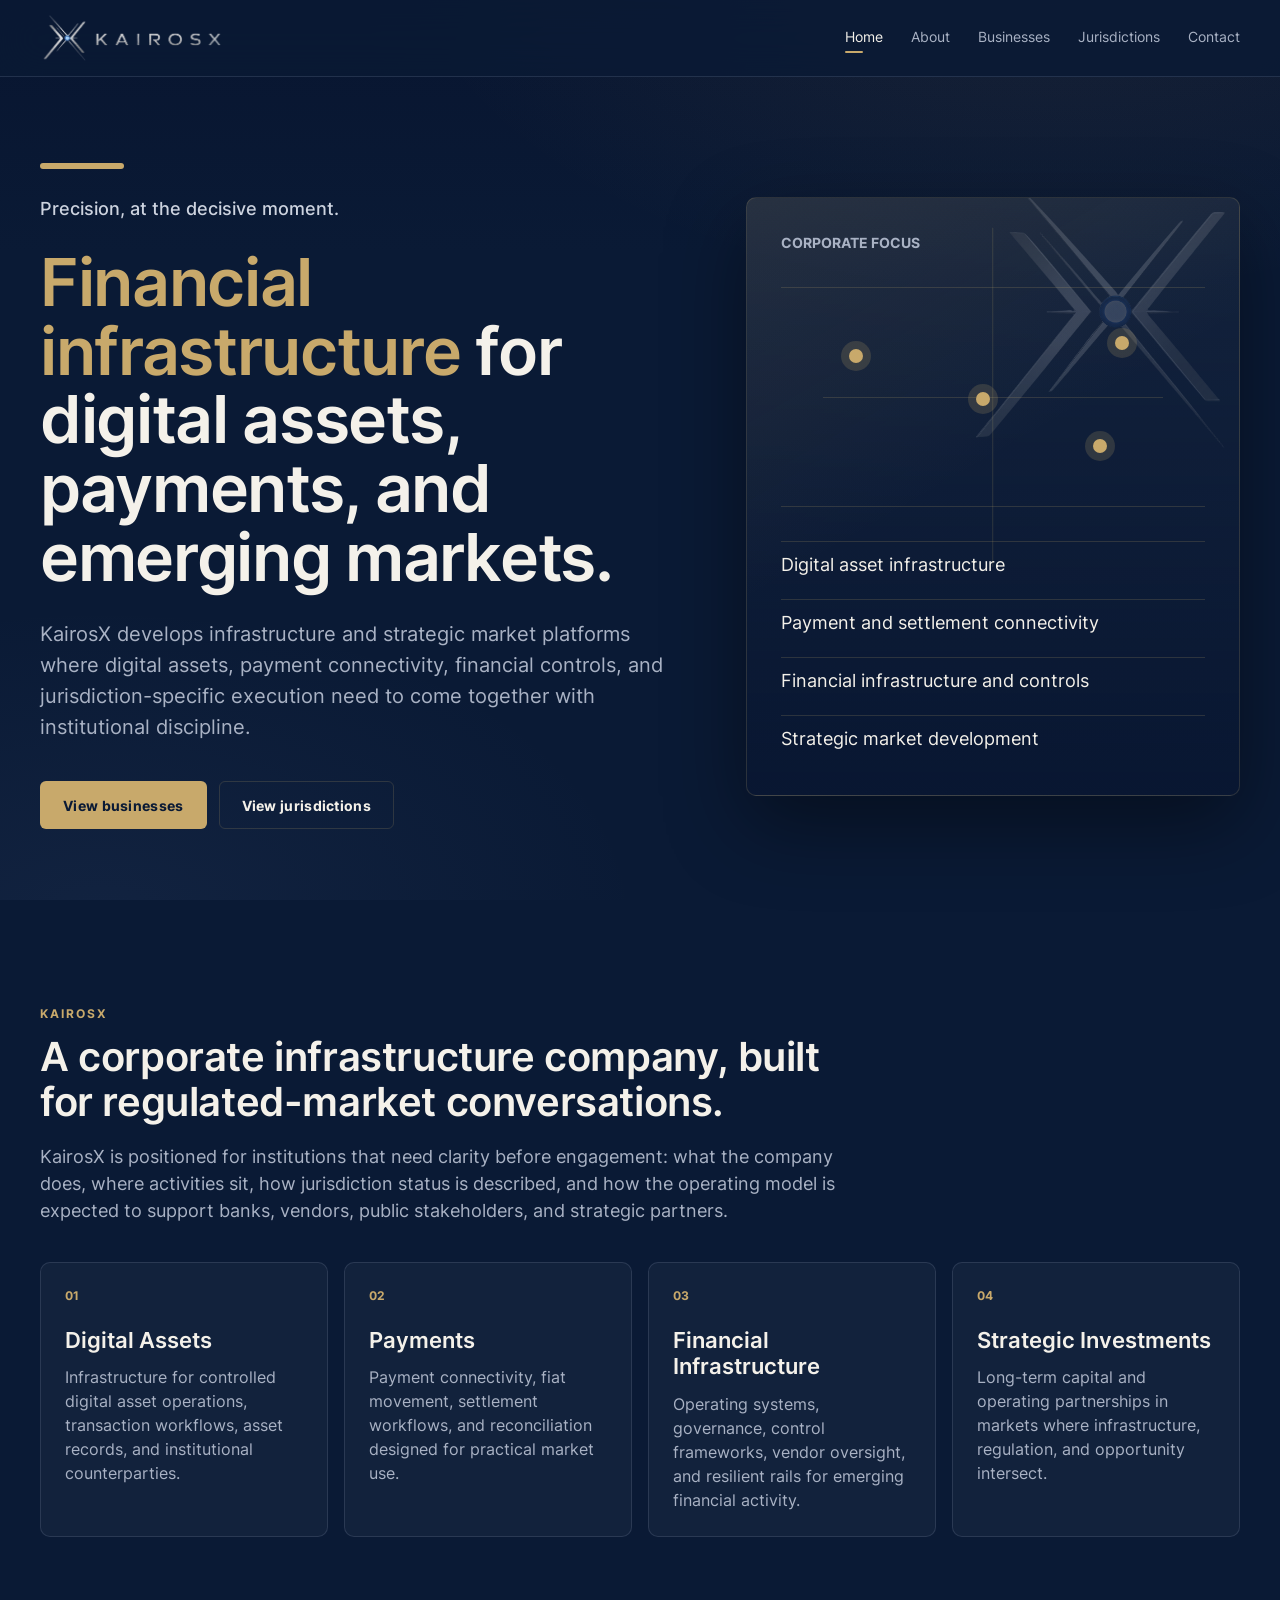
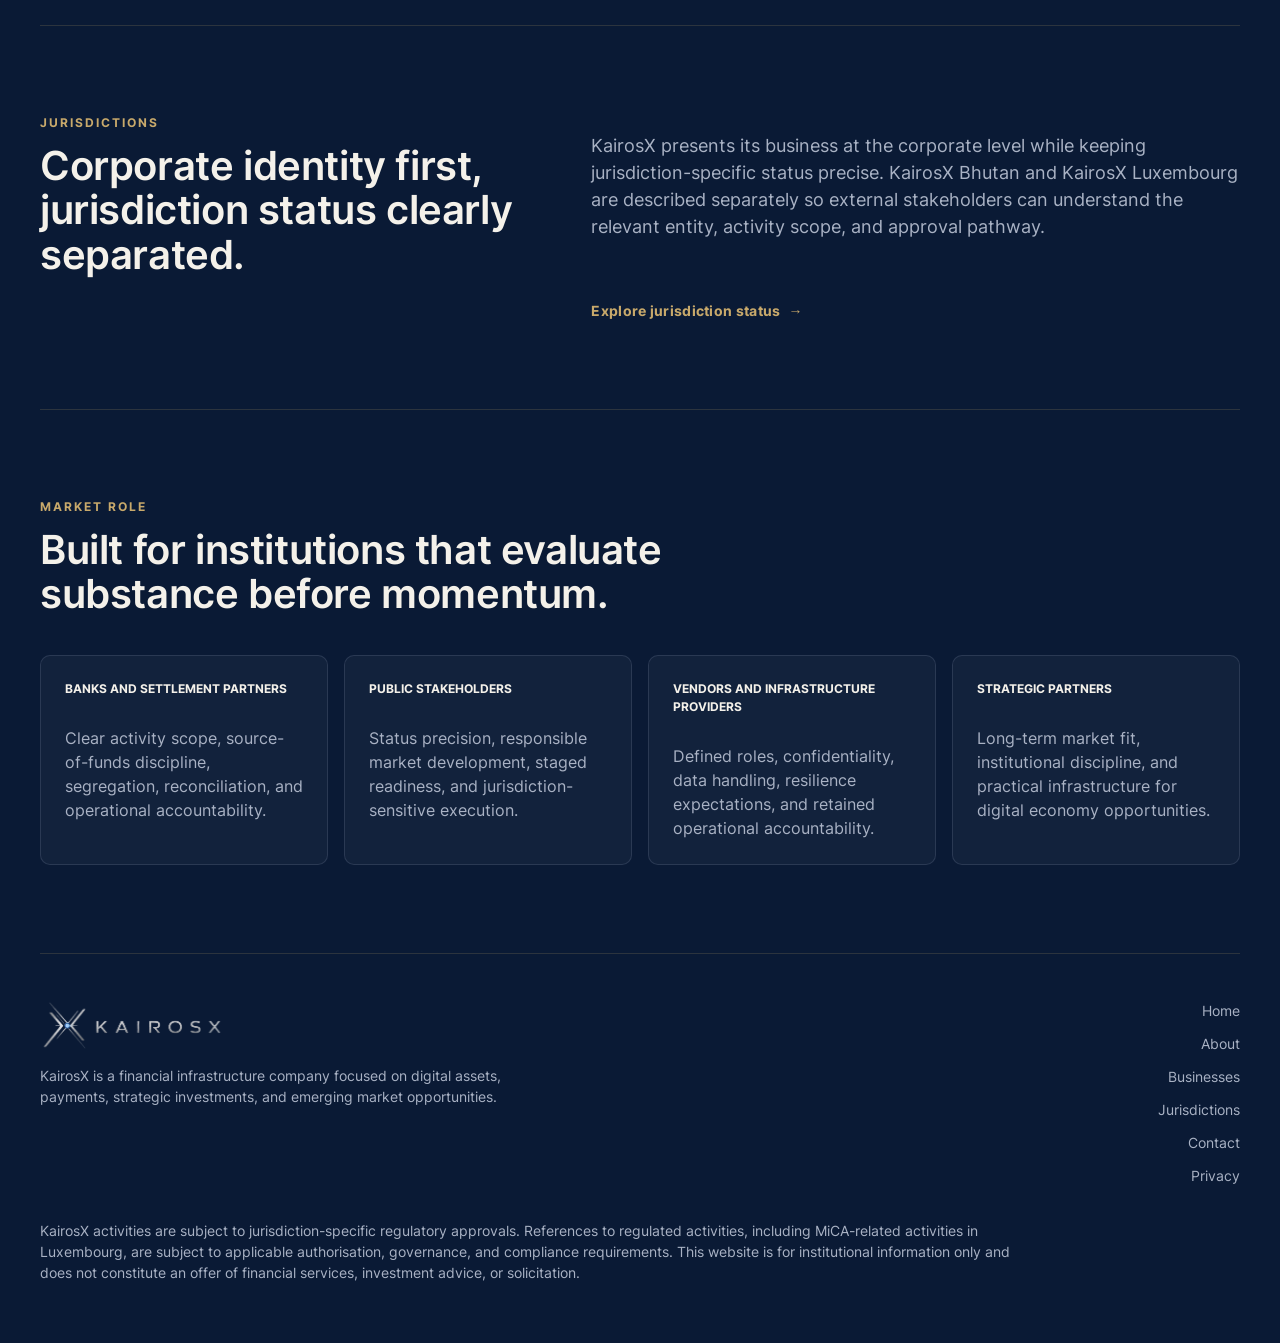
==== index.html @ 79599506 "KairosX corporate website — gold-on-navy, GitHub Pages build Static institutional site: home, about," ====
<!doctype html>
<html lang="en">
  <head>
    <meta charset="utf-8">
    <meta name="viewport" content="width=device-width, initial-scale=1">
    <title>KairosX | Financial Infrastructure Company</title>
    <meta
      name="description"
      content="KairosX is a financial infrastructure company focused on digital assets, payments, strategic investments, and emerging market opportunities."
    >
    <link rel="icon" href="./assets/kairosx_favicon.ico">
    <link rel="preload" href="./assets/fonts/inter-latin-400-normal.woff2" as="font" type="font/woff2" crossorigin>
    <link rel="preload" href="./assets/fonts/inter-latin-600-normal.woff2" as="font" type="font/woff2" crossorigin>
    <link rel="stylesheet" href="./styles.css">
  </head>
  <body>
    <a class="skip-link" href="#main">Skip to content</a>

    <header class="site-header">
      <div class="header-inner">
        <a class="brand" href="./index.html" aria-label="KairosX home">
          <img src="./assets/kairosx_logo_cropped.png" alt="KairosX">
        </a>
        <nav class="site-nav" aria-label="Primary navigation">
          <a href="./index.html" aria-current="page">Home</a>
          <a href="./about.html">About</a>
          <a href="./businesses.html">Businesses</a>
          <a href="./jurisdictions.html">Jurisdictions</a>
          <a href="./contact.html">Contact</a>
        </nav>
      </div>
    </header>

    <main id="main">
      <section class="hero" id="home">
        <div class="hero-copy">
          <p class="brand-line">Precision, at the decisive moment.</p>
          <h1><em>Financial infrastructure</em> for digital assets, payments, and emerging markets.</h1>
          <p class="hero-text">
            KairosX develops infrastructure and strategic market platforms where digital assets,
            payment connectivity, financial controls, and jurisdiction-specific execution need to
            come together with institutional discipline.
          </p>
          <div class="hero-actions">
            <a class="button button-primary" href="./businesses.html">View businesses</a>
            <a class="button button-secondary" href="./jurisdictions.html">View jurisdictions</a>
          </div>
        </div>

        <div class="hero-visual" aria-label="KairosX infrastructure focus">
          <div class="visual-mark">
            <img src="./assets/kairosx_symbol_transparent.png" alt="">
          </div>
          <div class="visual-content">
            <p class="visual-title">Corporate focus</p>
            <div class="node-map" aria-hidden="true">
              <span class="node node-one"></span>
              <span class="node node-two"></span>
              <span class="node node-three"></span>
              <span class="node node-four"></span>
            </div>
            <ul class="visual-list">
              <li>Digital asset infrastructure</li>
              <li>Payment and settlement connectivity</li>
              <li>Financial infrastructure and controls</li>
              <li>Strategic market development</li>
            </ul>
          </div>
        </div>
      </section>

      <section class="section-block" aria-labelledby="introTitle">
        <div class="section-heading">
          <p class="section-label">KairosX</p>
          <h2 id="introTitle">A corporate infrastructure company, built for regulated-market conversations.</h2>
          <p>
            KairosX is positioned for institutions that need clarity before engagement: what the company
            does, where activities sit, how jurisdiction status is described, and how the operating model
            is expected to support banks, vendors, public stakeholders, and strategic partners.
          </p>
        </div>
        <div class="card-grid four">
          <article class="info-card">
            <span>01</span>
            <h3>Digital Assets</h3>
            <p>Infrastructure for controlled digital asset operations, transaction workflows, asset records, and institutional counterparties.</p>
          </article>
          <article class="info-card">
            <span>02</span>
            <h3>Payments</h3>
            <p>Payment connectivity, fiat movement, settlement workflows, and reconciliation designed for practical market use.</p>
          </article>
          <article class="info-card">
            <span>03</span>
            <h3>Financial Infrastructure</h3>
            <p>Operating systems, governance, control frameworks, vendor oversight, and resilient rails for emerging financial activity.</p>
          </article>
          <article class="info-card">
            <span>04</span>
            <h3>Strategic Investments</h3>
            <p>Long-term capital and operating partnerships in markets where infrastructure, regulation, and opportunity intersect.</p>
          </article>
        </div>
      </section>

      <section class="split-section ruled" aria-labelledby="jurisdictionTitle">
        <div>
          <p class="section-label">Jurisdictions</p>
          <h2 id="jurisdictionTitle">Corporate identity first, jurisdiction status clearly separated.</h2>
        </div>
        <div class="content-stack">
          <p>
            KairosX presents its business at the corporate level while keeping jurisdiction-specific status
            precise. KairosX Bhutan and KairosX Luxembourg are described separately so external stakeholders
            can understand the relevant entity, activity scope, and approval pathway.
          </p>
          <a class="text-link" href="./jurisdictions.html">Explore jurisdiction status</a>
        </div>
      </section>

      <section class="section-block" aria-labelledby="marketTitle">
        <div class="section-heading">
          <p class="section-label">Market Role</p>
          <h2 id="marketTitle">Built for institutions that evaluate substance before momentum.</h2>
        </div>
        <div class="route-grid">
          <article class="route-card">
            <span>Banks and settlement partners</span>
            <p>Clear activity scope, source-of-funds discipline, segregation, reconciliation, and operational accountability.</p>
          </article>
          <article class="route-card">
            <span>Public stakeholders</span>
            <p>Status precision, responsible market development, staged readiness, and jurisdiction-sensitive execution.</p>
          </article>
          <article class="route-card">
            <span>Vendors and infrastructure providers</span>
            <p>Defined roles, confidentiality, data handling, resilience expectations, and retained operational accountability.</p>
          </article>
          <article class="route-card">
            <span>Strategic partners</span>
            <p>Long-term market fit, institutional discipline, and practical infrastructure for digital economy opportunities.</p>
          </article>
        </div>
      </section>
    </main>

    <footer class="site-footer">
      <div class="footer-brand">
        <img src="./assets/kairosx_logo_cropped.png" alt="KairosX">
        <p>
          KairosX is a financial infrastructure company focused on digital assets, payments,
          strategic investments, and emerging market opportunities.
        </p>
      </div>
      <div class="footer-links" aria-label="Footer navigation">
        <a href="./index.html">Home</a>
        <a href="./about.html">About</a>
        <a href="./businesses.html">Businesses</a>
        <a href="./jurisdictions.html">Jurisdictions</a>
        <a href="./contact.html">Contact</a>
        <a href="./privacy.html">Privacy</a>
      </div>
      <p class="legal">
        KairosX activities are subject to jurisdiction-specific regulatory approvals. References to regulated
        activities, including MiCA-related activities in Luxembourg, are subject to applicable authorisation,
        governance, and compliance requirements. This website is for institutional information only and does not
        constitute an offer of financial services, investment advice, or solicitation.
      </p>
    </footer>

    <script src="./script.js"></script>
  </body>
</html>
---- styles.css ----
@font-face {
  font-family: "Inter";
  src: url("./assets/fonts/inter-latin-400-normal.woff2") format("woff2");
  font-weight: 400;
  font-style: normal;
  font-display: swap;
}

@font-face {
  font-family: "Inter";
  src: url("./assets/fonts/inter-latin-500-normal.woff2") format("woff2");
  font-weight: 500;
  font-style: normal;
  font-display: swap;
}

@font-face {
  font-family: "Inter";
  src: url("./assets/fonts/inter-latin-600-normal.woff2") format("woff2");
  font-weight: 600;
  font-style: normal;
  font-display: swap;
}

@font-face {
  font-family: "Inter";
  src: url("./assets/fonts/inter-latin-700-normal.woff2") format("woff2");
  font-weight: 700;
  font-style: normal;
  font-display: swap;
}

:root {
  /* Official KairosX brand: gold on deep navy (matches the regulatory deck) */
  --navy: #0a1a35;
  --navy-deep: #081530;
  --gold: #c8a96b;
  --gold-soft: #d8bd86;
  --surface: rgba(255, 255, 255, 0.035);
  --surface-strong: rgba(255, 255, 255, 0.06);
  --surface-soft: rgba(255, 255, 255, 0.025);
  --text: #f4f1ea;
  --muted: #a9b2c4;
  --faint: #6f7a92;
  --line: rgba(200, 169, 107, 0.18);
  --line-cool: rgba(180, 196, 224, 0.14);
  --silver: #cdd3df;
  --radius: 10px;
  --shadow: 0 28px 80px rgba(0, 0, 0, 0.42);

  /* Aliases so legacy rules keep resolving against the new palette */
  --blue: var(--gold);
  --charcoal: var(--navy);
}

* {
  box-sizing: border-box;
}

html {
  scroll-behavior: smooth;
}

@media (prefers-reduced-motion: reduce) {
  html {
    scroll-behavior: auto;
  }

  *,
  *::before,
  *::after {
    animation-duration: 0.001ms !important;
    transition-duration: 0.001ms !important;
  }
}

#home,
#bhutan,
#luxembourg {
  scroll-margin-top: 112px;
}

body {
  margin: 0;
  font-family: "Inter", Arial, sans-serif;
  font-size: 16px;
  line-height: 1.5;
  letter-spacing: 0;
  color: var(--text);
  background-color: var(--navy);
  background-image:
    radial-gradient(1100px 620px at 82% -8%, rgba(200, 169, 107, 0.09), transparent 60%),
    radial-gradient(900px 520px at 8% 102%, rgba(120, 150, 210, 0.07), transparent 60%),
    linear-gradient(180deg, var(--navy-deep), var(--navy) 28%);
  background-attachment: fixed;
  -webkit-font-smoothing: antialiased;
  text-rendering: optimizeLegibility;
}

a {
  color: inherit;
  text-decoration: none;
}

/* Signature gold bar — the single recurring brand mark, above hero/page headings */
.gold-bar,
.hero-copy::before,
.page-hero::before {
  content: "";
  display: block;
  width: 84px;
  height: 6px;
  border-radius: 3px;
  background: var(--gold);
  margin-bottom: 26px;
}

:focus-visible {
  outline: 2px solid var(--gold);
  outline-offset: 3px;
  border-radius: 3px;
}

button,
input,
select,
textarea {
  font: inherit;
  letter-spacing: 0;
}

img {
  display: block;
  max-width: 100%;
}

.skip-link {
  position: absolute;
  left: 16px;
  top: -64px;
  z-index: 30;
  padding: 10px 14px;
  background: var(--gold);
  color: var(--navy);
  font-weight: 700;
  border-radius: 4px;
  transition: top 160ms ease;
}

.skip-link:focus {
  top: 16px;
}

.site-header {
  position: sticky;
  top: 0;
  z-index: 20;
  border-bottom: 1px solid var(--line-cool);
  background: color-mix(in srgb, var(--navy) 82%, transparent);
  backdrop-filter: blur(20px);
}

.header-inner,
.hero,
.page-hero,
.section-block,
.split-section,
.business-list,
.contact-section,
.site-footer {
  width: min(1200px, calc(100% - 48px));
  margin: 0 auto;
}

.header-inner {
  min-height: 76px;
  display: flex;
  align-items: center;
  justify-content: space-between;
  gap: 30px;
}

.brand {
  width: 184px;
  height: 48px;
  flex: 0 0 auto;
  display: flex;
  align-items: center;
}

.brand img,
.footer-brand img {
  width: 184px;
  height: auto;
}

.site-nav {
  display: flex;
  align-items: center;
  gap: 28px;
  color: var(--muted);
  font-size: 14px;
  white-space: nowrap;
}

.site-nav a,
.footer-links a,
.text-link {
  transition: color 160ms ease;
}

.site-nav a {
  position: relative;
  padding-bottom: 4px;
}

.site-nav a:hover,
.footer-links a:hover,
.text-link:hover {
  color: var(--text);
}

.site-nav a[aria-current="page"] {
  color: var(--text);
}

.site-nav a[aria-current="page"]::after {
  content: "";
  position: absolute;
  left: 0;
  bottom: -2px;
  width: 18px;
  height: 2px;
  border-radius: 2px;
  background: var(--gold);
}

.section-label {
  margin: 0 0 12px;
  color: var(--gold);
  font-size: 12px;
  font-weight: 700;
  letter-spacing: 2px;
  text-transform: uppercase;
}

.hero {
  min-height: calc(100vh - 76px);
  padding: 86px 0 88px;
  display: grid;
  grid-template-columns: minmax(0, 1fr) minmax(390px, 0.78fr);
  align-items: center;
  gap: 72px;
}

.brand-line {
  margin: 0 0 26px;
  color: var(--silver);
  font-size: 18px;
  font-weight: 500;
}

.hero h1,
.page-hero h1 {
  margin: 0;
  max-width: 860px;
  font-size: clamp(40px, 5.4vw, 66px);
  line-height: 1.04;
  font-weight: 600;
  letter-spacing: -0.02em;
}

.hero h1 em,
.page-hero h1 em {
  font-style: normal;
  color: var(--gold);
}

.hero-text,
.page-hero p:last-child {
  max-width: 760px;
  margin: 28px 0 0;
  color: var(--muted);
  font-size: 20px;
  line-height: 1.55;
}

.hero-actions {
  margin-top: 38px;
  display: flex;
  flex-wrap: wrap;
  gap: 12px;
}

.button {
  min-height: 48px;
  padding: 0 22px;
  display: inline-flex;
  align-items: center;
  justify-content: center;
  border-radius: 6px;
  font-weight: 700;
  font-size: 14px;
  letter-spacing: 0.3px;
  border: 1px solid transparent;
  cursor: pointer;
  transition: background-color 160ms ease, border-color 160ms ease, color 160ms ease, transform 160ms ease;
}

.button-primary {
  background: var(--gold);
  color: var(--navy);
}

.button-primary:hover {
  background: var(--gold-soft);
  transform: translateY(-1px);
}

.button-secondary {
  border-color: var(--line);
  color: var(--text);
  background: transparent;
}

.button-secondary:hover {
  border-color: var(--gold);
  color: var(--gold);
}

.hero-visual {
  min-height: 530px;
  position: relative;
  border: 1px solid var(--line);
  border-radius: var(--radius);
  background:
    linear-gradient(150deg, rgba(200, 169, 107, 0.1), transparent 46%),
    linear-gradient(180deg, rgba(255, 255, 255, 0.04), rgba(8, 21, 48, 0.6));
  box-shadow: var(--shadow);
  overflow: hidden;
}

.visual-mark {
  position: absolute;
  inset: -90px -90px auto auto;
  width: 430px;
  opacity: 0.18;
}

.visual-content {
  position: relative;
  z-index: 1;
  height: 100%;
  padding: 34px;
  display: flex;
  flex-direction: column;
  justify-content: space-between;
}

.visual-title {
  margin: 0;
  color: var(--muted);
  font-size: 14px;
  font-weight: 700;
  text-transform: uppercase;
}

.node-map {
  position: relative;
  min-height: 220px;
  margin: 34px 0;
  border-top: 1px solid var(--line);
  border-bottom: 1px solid var(--line);
}

.node-map::before,
.node-map::after {
  content: "";
  position: absolute;
  inset: 50% 10%;
  height: 1px;
  background: var(--line);
}

.node-map::after {
  transform: rotate(90deg);
}

.node {
  position: absolute;
  width: 14px;
  height: 14px;
  border-radius: 50%;
  background: var(--blue);
  box-shadow: 0 0 0 8px color-mix(in srgb, var(--blue) 18%, transparent);
}

.node-one {
  left: 16%;
  top: 28%;
}

.node-two {
  right: 18%;
  top: 22%;
}

.node-three {
  left: 46%;
  top: 48%;
}

.node-four {
  right: 23%;
  bottom: 24%;
}

.visual-list,
.wide-card ul {
  display: grid;
  gap: 12px;
  margin: 0;
  padding: 0;
  list-style: none;
}

.visual-list li {
  min-height: 46px;
  display: flex;
  align-items: center;
  border-top: 1px solid var(--line);
  color: var(--text);
  font-size: 18px;
}

.page-hero {
  padding: 104px 0 78px;
}

.section-block,
.split-section,
.business-list,
.contact-section {
  padding: 88px 0;
}

.ruled {
  border-top: 1px solid var(--line);
  border-bottom: 1px solid var(--line);
}

.surface-band {
  padding: 44px;
  border: 1px solid var(--line);
  border-radius: var(--radius);
  background: var(--surface);
  margin-bottom: 88px;
}

.section-heading {
  max-width: 820px;
  margin-bottom: 38px;
}

.section-heading h2,
.split-section h2,
.contact-copy h2 {
  margin: 0;
  font-size: clamp(28px, 3.3vw, 40px);
  line-height: 1.12;
  font-weight: 600;
  letter-spacing: -0.01em;
}

.section-heading p:last-child,
.content-stack p,
.info-card p,
.route-card p,
.business-row p,
.statement-list p,
.contact-copy p,
.wide-card li,
.legal {
  color: var(--muted);
}

.section-heading p:last-child,
.content-stack p,
.contact-copy p {
  font-size: 18px;
}

.card-grid {
  display: grid;
  gap: 16px;
}

.card-grid.four {
  grid-template-columns: repeat(4, minmax(0, 1fr));
}

.card-grid.three {
  grid-template-columns: repeat(3, minmax(0, 1fr));
}

.info-card,
.route-card,
.statement-list article,
.business-row,
.wide-card {
  border: 1px solid var(--line-cool);
  border-radius: var(--radius);
  background: var(--surface);
}

.info-card,
.route-card,
.business-row,
.status-card {
  transition: border-color 200ms ease, background-color 200ms ease, transform 200ms ease;
}

.info-card:hover,
.route-card:hover,
.business-row:hover,
.status-card:hover {
  border-color: var(--line);
  background: var(--surface-strong);
  transform: translateY(-2px);
}

.info-card,
.route-card,
.statement-list article,
.wide-card {
  padding: 24px;
}

.info-card {
  min-height: 220px;
}

.info-card.feature {
  background:
    linear-gradient(160deg, rgba(200, 169, 107, 0.16), rgba(200, 169, 107, 0.02) 52%),
    var(--surface-strong);
  border-color: rgba(200, 169, 107, 0.42);
}

.info-card span,
.route-card span,
.business-row span,
.statement-list span,
.status-card span {
  display: block;
  color: var(--blue);
  font-size: 12px;
  font-weight: 800;
  text-transform: uppercase;
}

.info-card h3,
.route-card h3,
.statement-list h3,
.wide-card h3,
.status-card h3 {
  margin: 22px 0 12px;
  font-size: 22px;
  line-height: 1.2;
  font-weight: 600;
}

.info-card p,
.route-card p,
.statement-list p,
.status-card p,
.wide-card li {
  margin: 0;
}

.text-link {
  display: inline-flex;
  align-items: center;
  gap: 8px;
  margin-top: 22px;
  color: var(--gold);
  font-size: 14px;
  font-weight: 700;
  letter-spacing: 0.3px;
}

.text-link::after {
  content: "\2192";
  transition: transform 160ms ease;
}

.text-link:hover {
  color: var(--gold-soft);
}

.text-link:hover::after {
  transform: translateX(4px);
}

.split-section {
  display: grid;
  grid-template-columns: 0.85fr 1.15fr;
  gap: 72px;
}

.content-stack {
  display: grid;
  gap: 20px;
}

.statement-list {
  display: grid;
  gap: 14px;
}

.statement-list article {
  display: grid;
  grid-template-columns: 132px 0.8fr 1.2fr;
  gap: 22px;
  align-items: start;
}

.route-grid {
  display: grid;
  grid-template-columns: repeat(4, minmax(0, 1fr));
  gap: 16px;
}

.route-card {
  min-height: 190px;
}

.route-card span {
  margin-bottom: 28px;
  color: var(--text);
}

.business-list {
  display: grid;
  gap: 14px;
}

.business-row {
  display: grid;
  grid-template-columns: 0.9fr 1.1fr;
  gap: 34px;
  padding: 28px;
}

.business-row h2 {
  margin: 12px 0 0;
  font-size: 28px;
  line-height: 1.16;
  font-weight: 600;
}

.jurisdiction-grid {
  display: grid;
  grid-template-columns: repeat(3, minmax(0, 1fr));
  gap: 16px;
}

.status-card {
  min-height: 360px;
  padding: 26px;
  border: 1px solid var(--line);
  border-radius: var(--radius);
  background: var(--surface);
}

.status-card.feature {
  background:
    linear-gradient(160deg, rgba(200, 169, 107, 0.16), rgba(200, 169, 107, 0.02) 52%),
    var(--surface-strong);
  border-color: rgba(200, 169, 107, 0.42);
}

.status-meta {
  margin-top: 24px;
  padding-top: 18px;
  border-top: 1px solid var(--line);
  display: grid;
  gap: 8px;
  color: var(--muted);
  font-size: 14px;
}

.contact-section {
  display: grid;
  grid-template-columns: 0.8fr 1fr;
  gap: 80px;
  border-top: 1px solid var(--line);
}

.contact-form {
  display: grid;
  gap: 16px;
  padding: 28px;
  border: 1px solid var(--line);
  border-radius: var(--radius);
  background: var(--surface);
}

.contact-form label {
  display: grid;
  gap: 8px;
  color: var(--muted);
  font-size: 13px;
  font-weight: 700;
}

.contact-form input,
.contact-form select,
.contact-form textarea {
  width: 100%;
  min-height: 46px;
  padding: 12px 13px;
  border: 1px solid var(--line);
  border-radius: 4px;
  background: var(--charcoal);
  color: var(--text);
  outline: none;
}

.contact-form textarea {
  resize: vertical;
}

.contact-form input:focus,
.contact-form select:focus,
.contact-form textarea:focus {
  border-color: var(--gold);
  box-shadow: 0 0 0 3px rgba(200, 169, 107, 0.18);
}

.form-status {
  min-height: 22px;
  margin: 0;
  color: var(--muted);
  font-size: 14px;
}

.site-footer {
  padding: 46px 0 60px;
  display: grid;
  grid-template-columns: 1fr 0.55fr;
  gap: 34px 72px;
  border-top: 1px solid var(--line);
}

.footer-brand {
  max-width: 520px;
}

.footer-brand p,
.legal {
  color: var(--muted);
  font-size: 14px;
}

.footer-links {
  display: grid;
  gap: 12px;
  justify-items: end;
  color: var(--muted);
  font-size: 14px;
}

.legal {
  grid-column: 1 / -1;
  max-width: 980px;
  margin: 0;
}

@media (max-width: 1040px) {
  .hero,
  .split-section,
  .contact-section {
    grid-template-columns: 1fr;
  }

  .hero {
    min-height: auto;
    gap: 44px;
  }

  .card-grid.four,
  .route-grid {
    grid-template-columns: repeat(2, minmax(0, 1fr));
  }

  .jurisdiction-grid,
  .card-grid.three {
    grid-template-columns: 1fr;
  }

  .statement-list article,
  .business-row {
    grid-template-columns: 1fr;
  }
}

@media (max-width: 760px) {
  .header-inner,
  .hero,
  .page-hero,
  .section-block,
  .split-section,
  .business-list,
  .contact-section,
  .site-footer {
    width: calc(100% - 28px);
  }

  .header-inner {
    min-height: 82px;
    padding: 14px 0;
    flex-wrap: wrap;
    gap: 12px 20px;
  }

  .brand,
  .brand img,
  .footer-brand img {
    width: 148px;
  }

  .site-nav {
    order: 3;
    width: 100%;
    gap: 18px;
    overflow-x: auto;
    padding-bottom: 2px;
  }

  .hero {
    padding: 52px 0 58px;
  }

  .page-hero {
    padding: 64px 0 46px;
  }

  .hero h1,
  .page-hero h1 {
    font-size: 36px;
    line-height: 1.08;
  }

  .hero-text,
  .page-hero p:last-child {
    font-size: 18px;
  }

  .section-heading h2,
  .split-section h2,
  .contact-copy h2 {
    font-size: 30px;
  }

  .section-block,
  .split-section,
  .business-list,
  .contact-section {
    padding: 58px 0;
  }

  .surface-band {
    width: calc(100% - 28px);
    padding: 26px;
    margin-bottom: 58px;
  }

  .hero-actions,
  .button {
    width: 100%;
  }

  .hero-visual {
    min-height: 380px;
  }

  .visual-content {
    padding: 24px;
  }

  .card-grid.four,
  .route-grid {
    grid-template-columns: 1fr;
  }

  .site-footer {
    grid-template-columns: 1fr;
  }

  .footer-links {
    justify-items: start;
  }
}
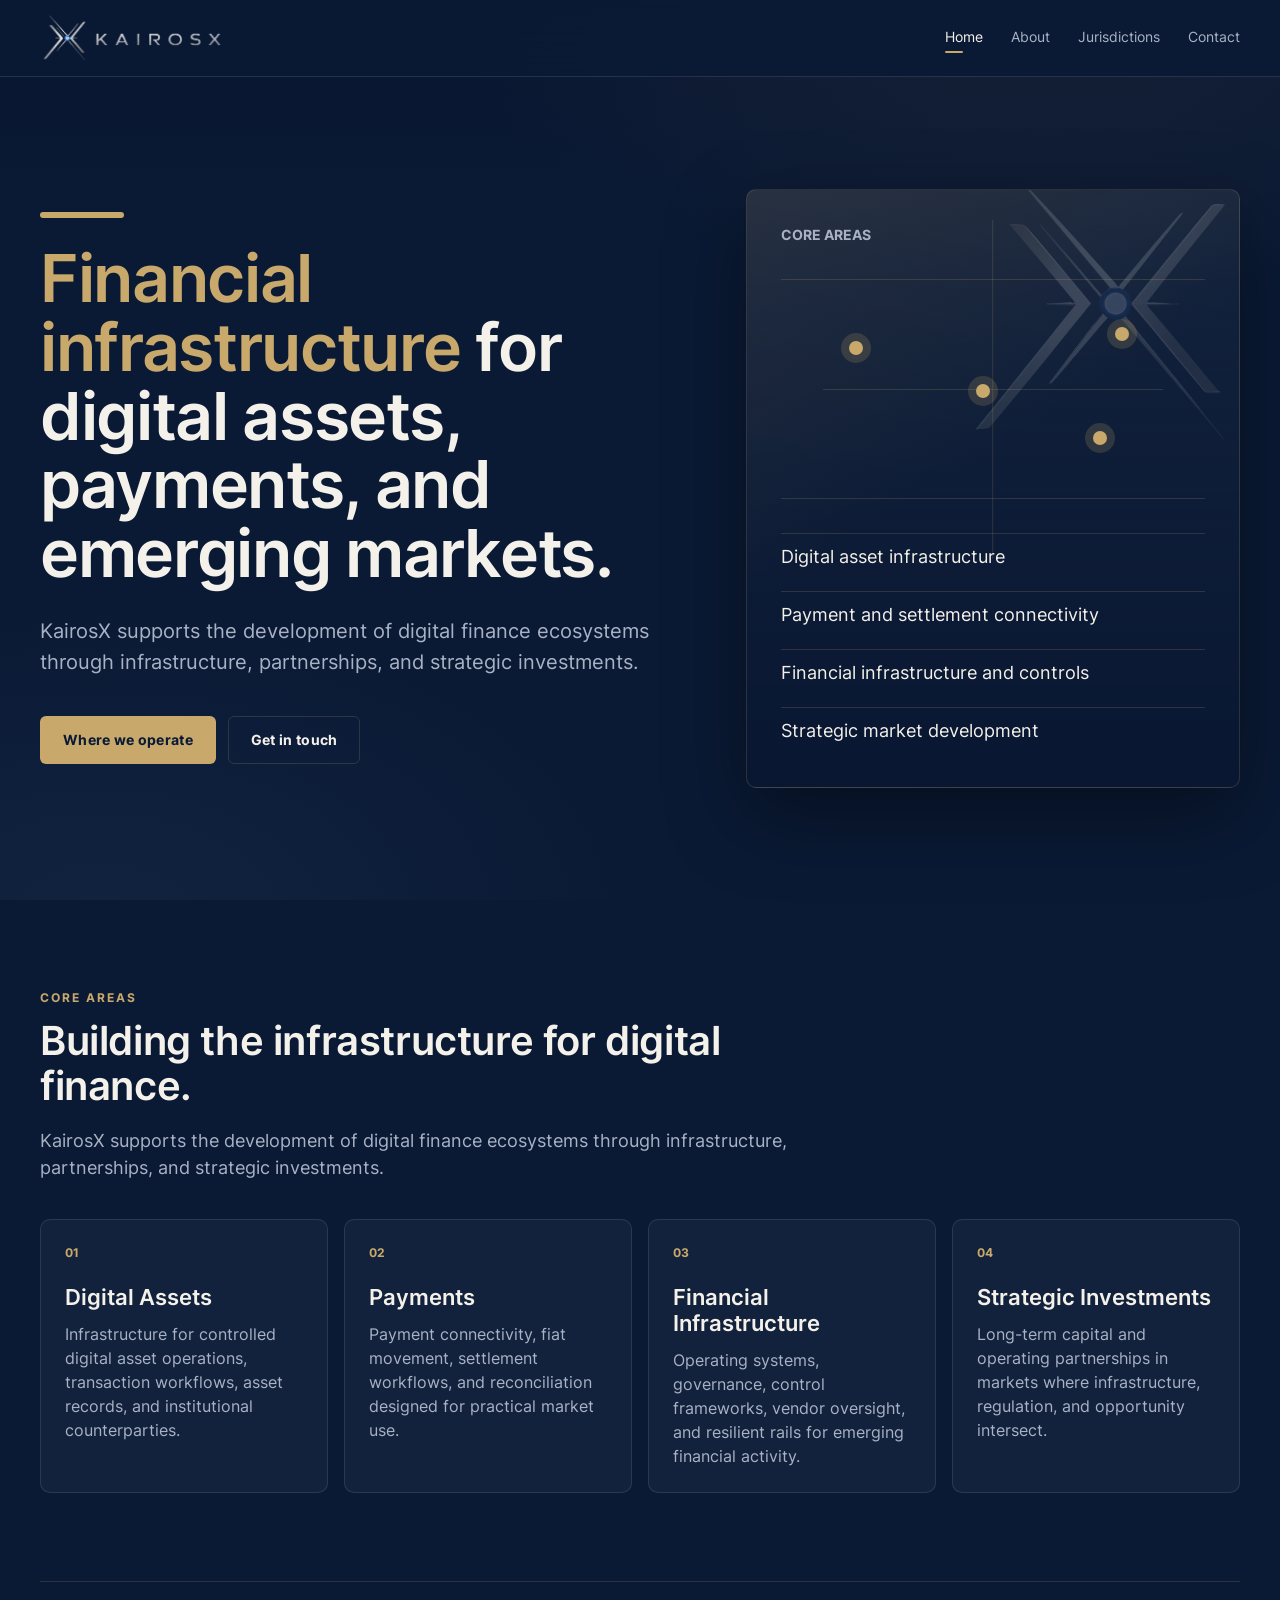
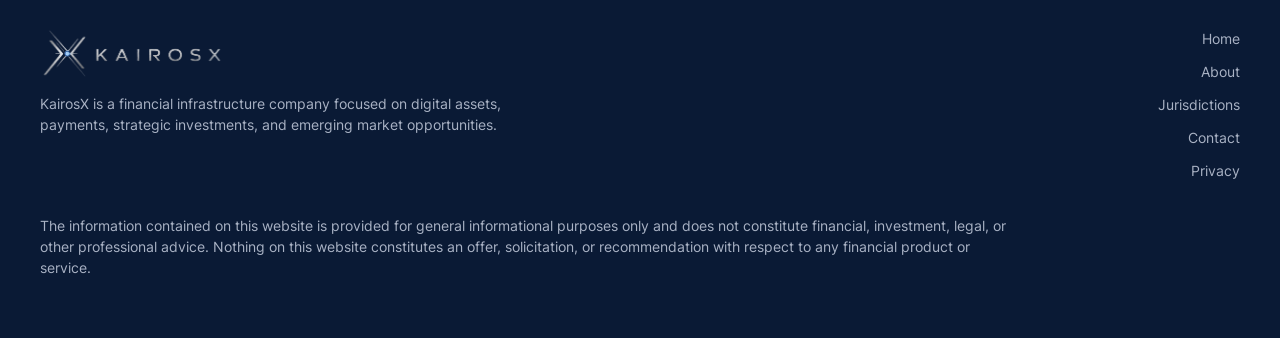
==== commit c88ba703: "Apply website review: simplify nav/content, drop Businesses & Luxembourg - Remove Businesses page an" ====
--- a/index.html
+++ b/index.html
@@ -24,7 +24,6 @@
         <nav class="site-nav" aria-label="Primary navigation">
           <a href="./index.html" aria-current="page">Home</a>
           <a href="./about.html">About</a>
-          <a href="./businesses.html">Businesses</a>
           <a href="./jurisdictions.html">Jurisdictions</a>
           <a href="./contact.html">Contact</a>
         </nav>
@@ -34,16 +33,14 @@
     <main id="main">
       <section class="hero" id="home">
         <div class="hero-copy">
-          <p class="brand-line">Precision, at the decisive moment.</p>
           <h1><em>Financial infrastructure</em> for digital assets, payments, and emerging markets.</h1>
           <p class="hero-text">
-            KairosX develops infrastructure and strategic market platforms where digital assets,
-            payment connectivity, financial controls, and jurisdiction-specific execution need to
-            come together with institutional discipline.
+            KairosX supports the development of digital finance ecosystems through infrastructure,
+            partnerships, and strategic investments.
           </p>
           <div class="hero-actions">
-            <a class="button button-primary" href="./businesses.html">View businesses</a>
-            <a class="button button-secondary" href="./jurisdictions.html">View jurisdictions</a>
+            <a class="button button-primary" href="./jurisdictions.html">Where we operate</a>
+            <a class="button button-secondary" href="./contact.html">Get in touch</a>
           </div>
         </div>
 
@@ -52,7 +49,7 @@
             <img src="./assets/kairosx_symbol_transparent.png" alt="">
           </div>
           <div class="visual-content">
-            <p class="visual-title">Corporate focus</p>
+            <p class="visual-title">Core Areas</p>
             <div class="node-map" aria-hidden="true">
               <span class="node node-one"></span>
               <span class="node node-two"></span>
@@ -71,12 +68,11 @@
 
       <section class="section-block" aria-labelledby="introTitle">
         <div class="section-heading">
-          <p class="section-label">KairosX</p>
-          <h2 id="introTitle">A corporate infrastructure company, built for regulated-market conversations.</h2>
+          <p class="section-label">Core Areas</p>
+          <h2 id="introTitle">Building the infrastructure for digital finance.</h2>
           <p>
-            KairosX is positioned for institutions that need clarity before engagement: what the company
-            does, where activities sit, how jurisdiction status is described, and how the operating model
-            is expected to support banks, vendors, public stakeholders, and strategic partners.
+            KairosX supports the development of digital finance ecosystems through infrastructure,
+            partnerships, and strategic investments.
           </p>
         </div>
         <div class="card-grid four">
@@ -103,45 +99,6 @@
         </div>
       </section>
 
-      <section class="split-section ruled" aria-labelledby="jurisdictionTitle">
-        <div>
-          <p class="section-label">Jurisdictions</p>
-          <h2 id="jurisdictionTitle">Corporate identity first, jurisdiction status clearly separated.</h2>
-        </div>
-        <div class="content-stack">
-          <p>
-            KairosX presents its business at the corporate level while keeping jurisdiction-specific status
-            precise. KairosX Bhutan and KairosX Luxembourg are described separately so external stakeholders
-            can understand the relevant entity, activity scope, and approval pathway.
-          </p>
-          <a class="text-link" href="./jurisdictions.html">Explore jurisdiction status</a>
-        </div>
-      </section>
-
-      <section class="section-block" aria-labelledby="marketTitle">
-        <div class="section-heading">
-          <p class="section-label">Market Role</p>
-          <h2 id="marketTitle">Built for institutions that evaluate substance before momentum.</h2>
-        </div>
-        <div class="route-grid">
-          <article class="route-card">
-            <span>Banks and settlement partners</span>
-            <p>Clear activity scope, source-of-funds discipline, segregation, reconciliation, and operational accountability.</p>
-          </article>
-          <article class="route-card">
-            <span>Public stakeholders</span>
-            <p>Status precision, responsible market development, staged readiness, and jurisdiction-sensitive execution.</p>
-          </article>
-          <article class="route-card">
-            <span>Vendors and infrastructure providers</span>
-            <p>Defined roles, confidentiality, data handling, resilience expectations, and retained operational accountability.</p>
-          </article>
-          <article class="route-card">
-            <span>Strategic partners</span>
-            <p>Long-term market fit, institutional discipline, and practical infrastructure for digital economy opportunities.</p>
-          </article>
-        </div>
-      </section>
     </main>
 
     <footer class="site-footer">
@@ -155,16 +112,14 @@
       <div class="footer-links" aria-label="Footer navigation">
         <a href="./index.html">Home</a>
         <a href="./about.html">About</a>
-        <a href="./businesses.html">Businesses</a>
         <a href="./jurisdictions.html">Jurisdictions</a>
         <a href="./contact.html">Contact</a>
         <a href="./privacy.html">Privacy</a>
       </div>
       <p class="legal">
-        KairosX activities are subject to jurisdiction-specific regulatory approvals. References to regulated
-        activities, including MiCA-related activities in Luxembourg, are subject to applicable authorisation,
-        governance, and compliance requirements. This website is for institutional information only and does not
-        constitute an offer of financial services, investment advice, or solicitation.
+        The information contained on this website is provided for general informational purposes only and does not
+        constitute financial, investment, legal, or other professional advice. Nothing on this website constitutes an
+        offer, solicitation, or recommendation with respect to any financial product or service.
       </p>
     </footer>
 
--- a/styles.css
+++ b/styles.css
@@ -665,6 +665,11 @@
   gap: 16px;
 }
 
+.jurisdiction-grid.single {
+  grid-template-columns: 1fr;
+  max-width: 760px;
+}
+
 .status-card {
   min-height: 360px;
   padding: 26px;
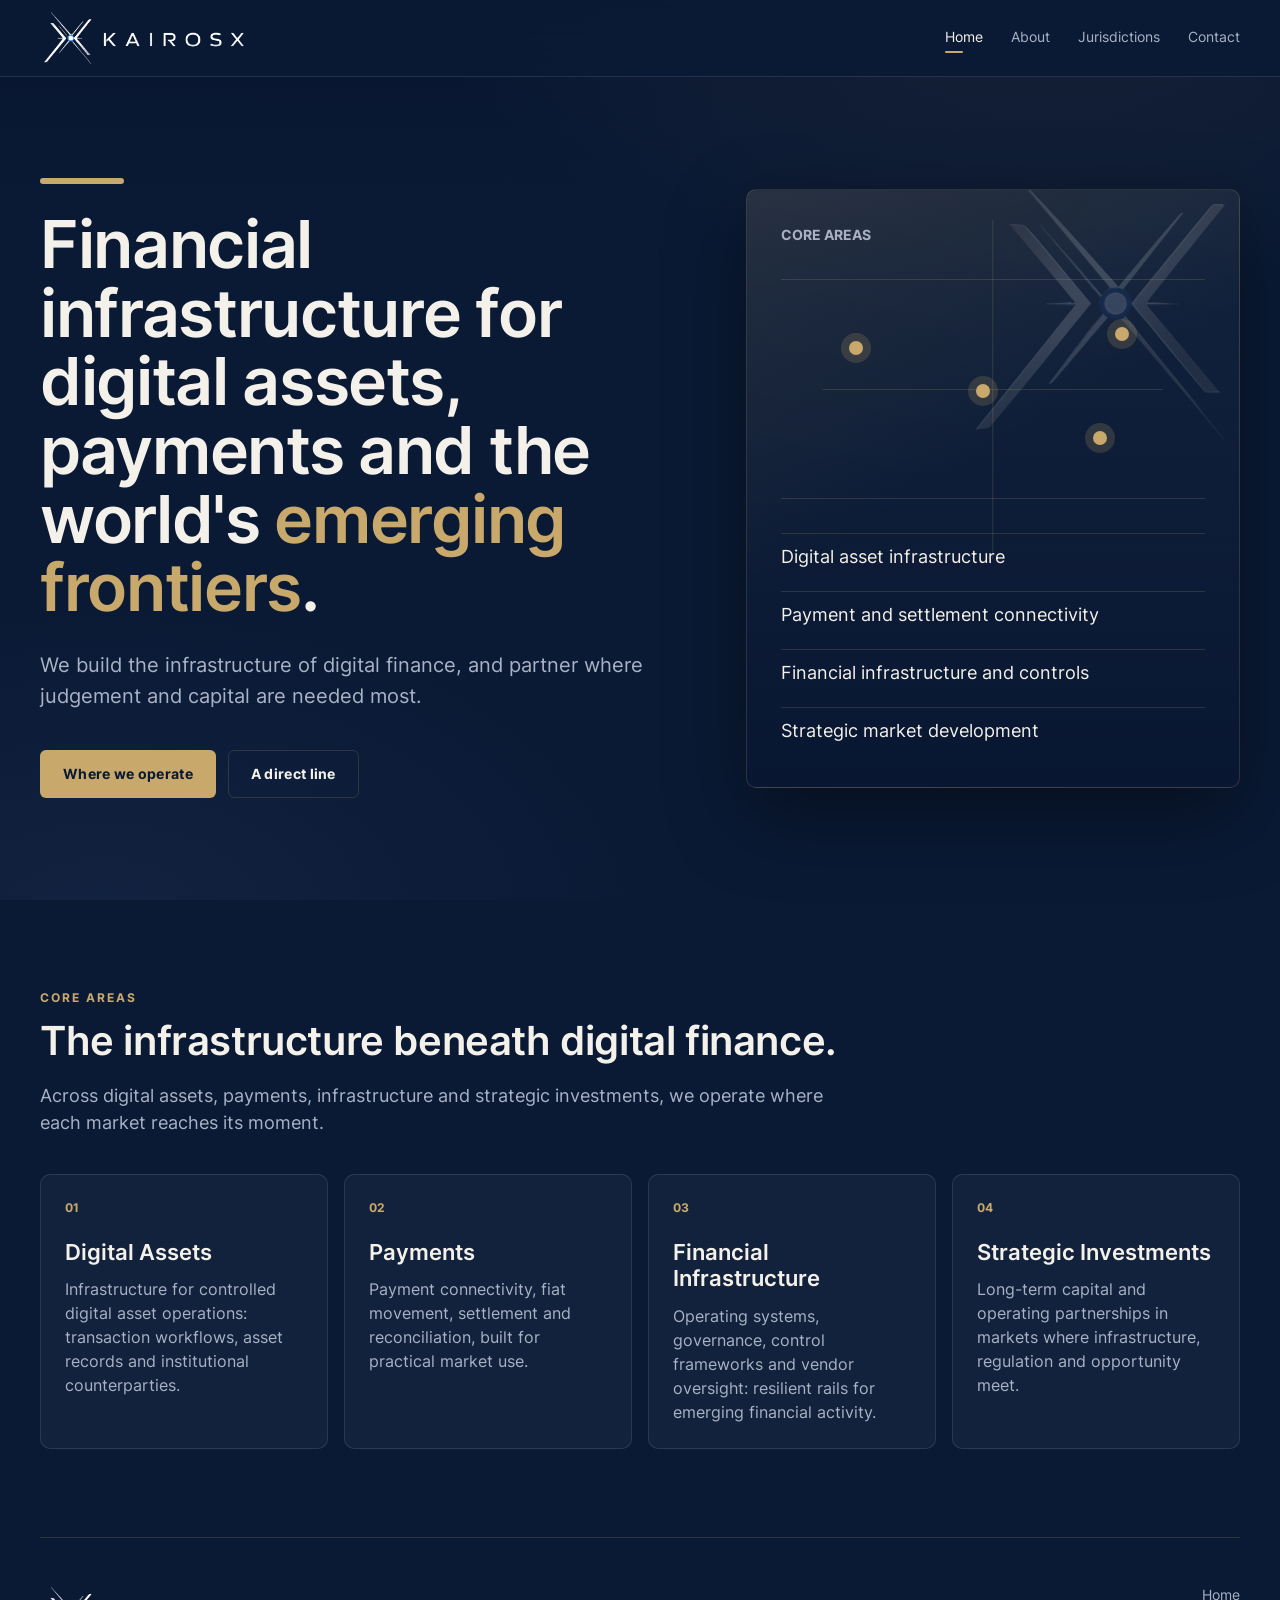
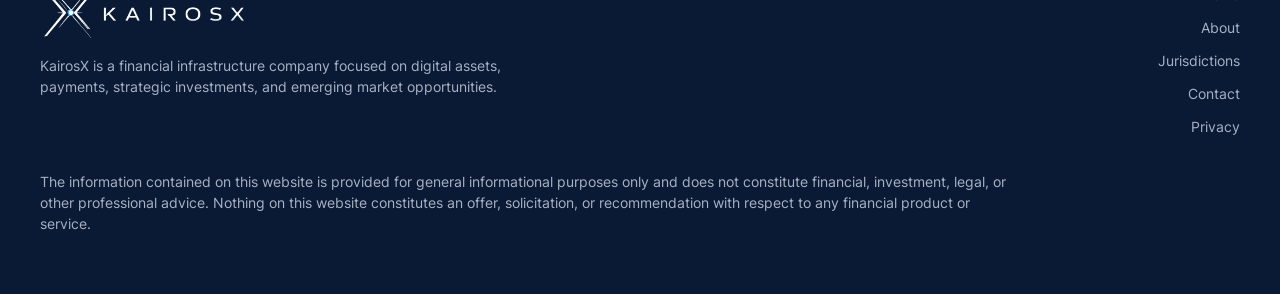
==== commit f3b5e484: "Refine site copy: sleek/luxury, holistic voice (multi-agent pass) Elevate prose to an understated pr" ====
--- a/index.html
+++ b/index.html
@@ -33,14 +33,13 @@
     <main id="main">
       <section class="hero" id="home">
         <div class="hero-copy">
-          <h1><em>Financial infrastructure</em> for digital assets, payments, and emerging markets.</h1>
+          <h1>Financial infrastructure for digital assets, payments and the world's <em>emerging frontiers</em>.</h1>
           <p class="hero-text">
-            KairosX supports the development of digital finance ecosystems through infrastructure,
-            partnerships, and strategic investments.
+            We build the infrastructure of digital finance, and partner where judgement and capital are needed most.
           </p>
           <div class="hero-actions">
             <a class="button button-primary" href="./jurisdictions.html">Where we operate</a>
-            <a class="button button-secondary" href="./contact.html">Get in touch</a>
+            <a class="button button-secondary" href="./contact.html">A direct line</a>
           </div>
         </div>
 
@@ -69,32 +68,31 @@
       <section class="section-block" aria-labelledby="introTitle">
         <div class="section-heading">
           <p class="section-label">Core Areas</p>
-          <h2 id="introTitle">Building the infrastructure for digital finance.</h2>
+          <h2 id="introTitle">The infrastructure beneath digital finance.</h2>
           <p>
-            KairosX supports the development of digital finance ecosystems through infrastructure,
-            partnerships, and strategic investments.
+            Across digital assets, payments, infrastructure and strategic investments, we operate where each market reaches its moment.
           </p>
         </div>
         <div class="card-grid four">
           <article class="info-card">
             <span>01</span>
             <h3>Digital Assets</h3>
-            <p>Infrastructure for controlled digital asset operations, transaction workflows, asset records, and institutional counterparties.</p>
+            <p>Infrastructure for controlled digital asset operations: transaction workflows, asset records and institutional counterparties.</p>
           </article>
           <article class="info-card">
             <span>02</span>
             <h3>Payments</h3>
-            <p>Payment connectivity, fiat movement, settlement workflows, and reconciliation designed for practical market use.</p>
+            <p>Payment connectivity, fiat movement, settlement and reconciliation, built for practical market use.</p>
           </article>
           <article class="info-card">
             <span>03</span>
             <h3>Financial Infrastructure</h3>
-            <p>Operating systems, governance, control frameworks, vendor oversight, and resilient rails for emerging financial activity.</p>
+            <p>Operating systems, governance, control frameworks and vendor oversight: resilient rails for emerging financial activity.</p>
           </article>
           <article class="info-card">
             <span>04</span>
             <h3>Strategic Investments</h3>
-            <p>Long-term capital and operating partnerships in markets where infrastructure, regulation, and opportunity intersect.</p>
+            <p>Long-term capital and operating partnerships in markets where infrastructure, regulation and opportunity meet.</p>
           </article>
         </div>
       </section>
--- a/styles.css
+++ b/styles.css
@@ -181,8 +181,8 @@
 }
 
 .brand {
-  width: 184px;
-  height: 48px;
+  width: 208px;
+  height: 54px;
   flex: 0 0 auto;
   display: flex;
   align-items: center;
@@ -190,8 +190,10 @@
 
 .brand img,
 .footer-brand img {
-  width: 184px;
+  width: 208px;
   height: auto;
+  /* Lift the silver brand wordmark so it reads clearly on the navy background */
+  filter: brightness(1.55) contrast(1.05);
 }
 
 .site-nav {
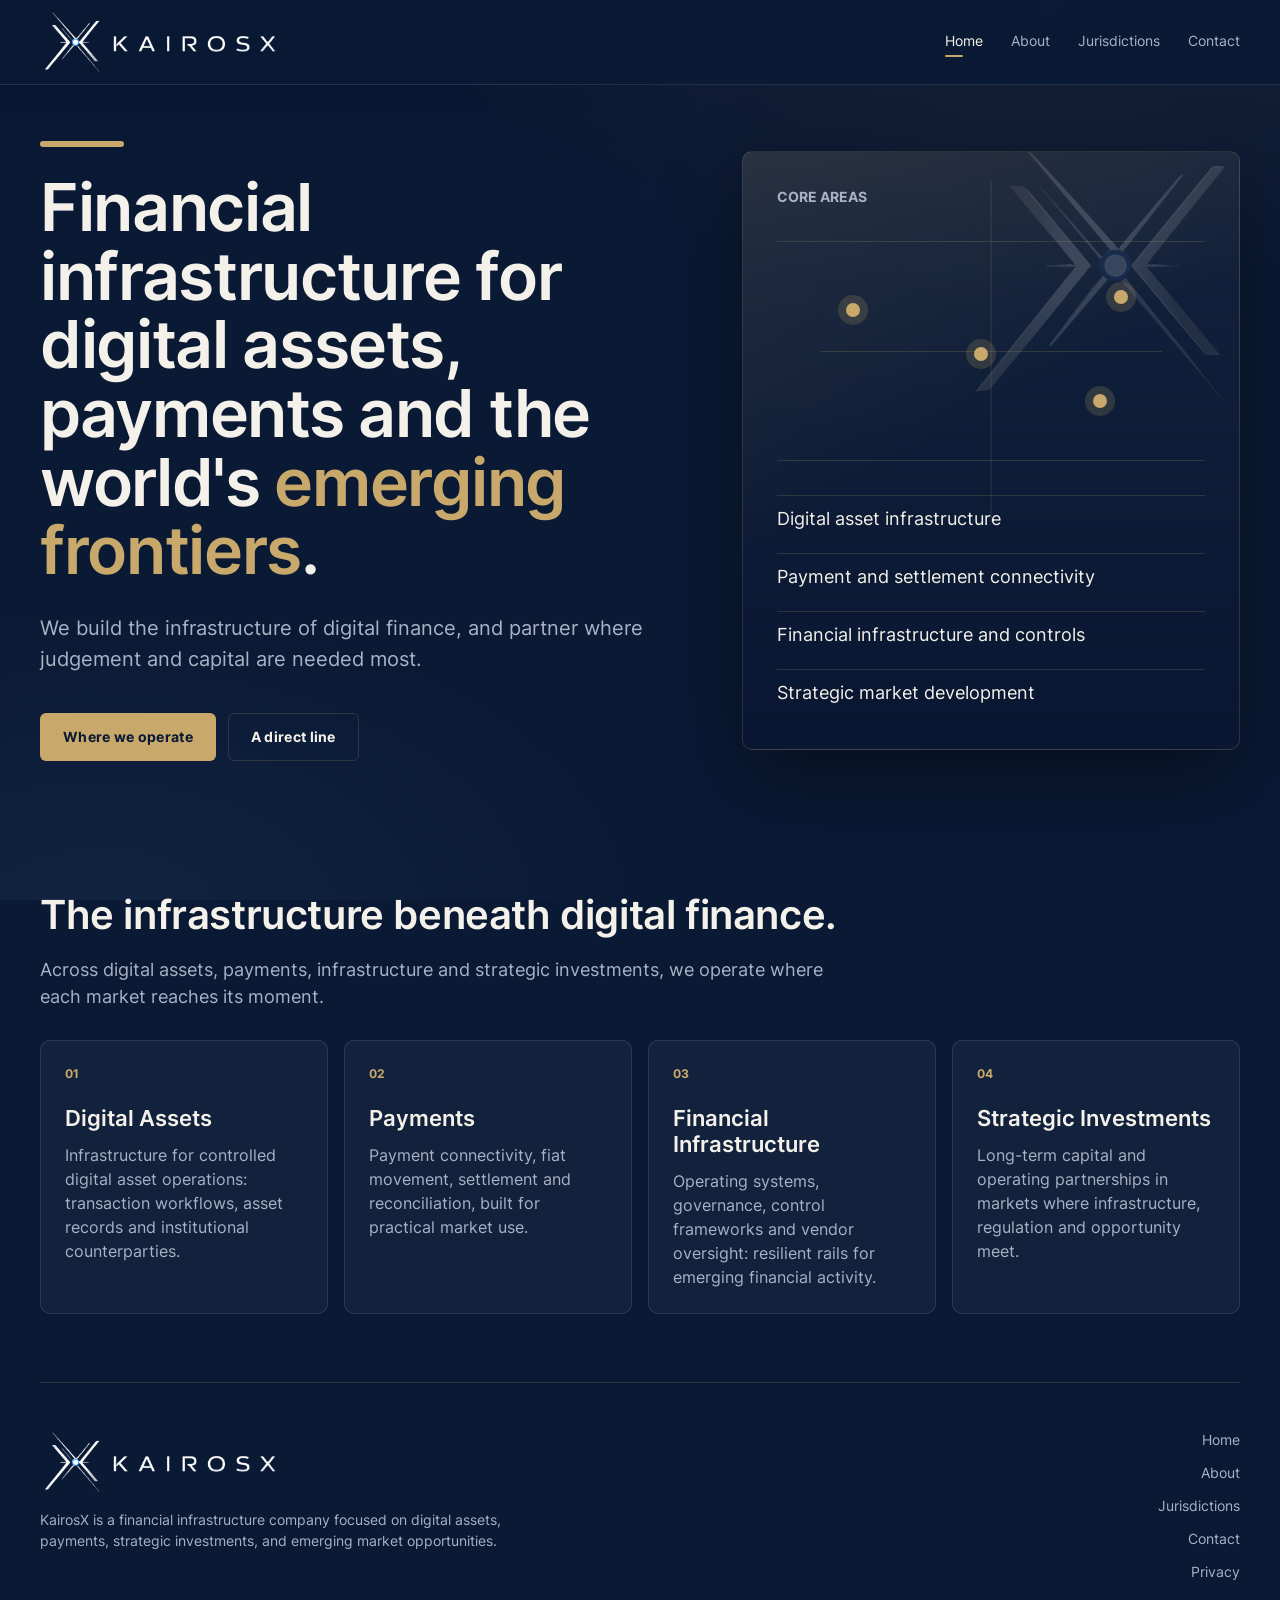
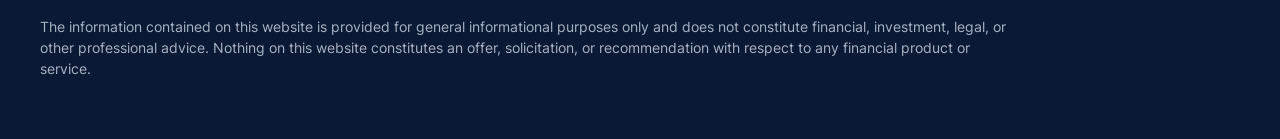
==== commit a7935a81: "Apply review: tighter spacing, no eyebrow labels, Bhutan fact sheet + timeline, larger logo - Reduce" ====
--- a/index.html
+++ b/index.html
@@ -67,7 +67,6 @@
 
       <section class="section-block" aria-labelledby="introTitle">
         <div class="section-heading">
-          <p class="section-label">Core Areas</p>
           <h2 id="introTitle">The infrastructure beneath digital finance.</h2>
           <p>
             Across digital assets, payments, infrastructure and strategic investments, we operate where each market reaches its moment.
--- a/styles.css
+++ b/styles.css
@@ -77,7 +77,7 @@
 #home,
 #bhutan,
 #luxembourg {
-  scroll-margin-top: 112px;
+  scroll-margin-top: 120px;
 }
 
 body {
@@ -173,7 +173,7 @@
 }
 
 .header-inner {
-  min-height: 76px;
+  min-height: 84px;
   display: flex;
   align-items: center;
   justify-content: space-between;
@@ -181,8 +181,8 @@
 }
 
 .brand {
-  width: 208px;
-  height: 54px;
+  width: 240px;
+  height: 62px;
   flex: 0 0 auto;
   display: flex;
   align-items: center;
@@ -190,7 +190,7 @@
 
 .brand img,
 .footer-brand img {
-  width: 208px;
+  width: 240px;
   height: auto;
   /* Lift the silver brand wordmark so it reads clearly on the navy background */
   filter: brightness(1.55) contrast(1.05);
@@ -247,12 +247,12 @@
 }
 
 .hero {
-  min-height: calc(100vh - 76px);
-  padding: 86px 0 88px;
+  min-height: auto;
+  padding: 56px 0 64px;
   display: grid;
   grid-template-columns: minmax(0, 1fr) minmax(390px, 0.78fr);
   align-items: center;
-  gap: 72px;
+  gap: 64px;
 }
 
 .brand-line {
@@ -331,7 +331,7 @@
 }
 
 .hero-visual {
-  min-height: 530px;
+  min-height: 460px;
   position: relative;
   border: 1px solid var(--line);
   border-radius: var(--radius);
@@ -436,14 +436,14 @@
 }
 
 .page-hero {
-  padding: 104px 0 78px;
+  padding: 72px 0 56px;
 }
 
 .section-block,
 .split-section,
 .business-list,
 .contact-section {
-  padding: 88px 0;
+  padding: 68px 0;
 }
 
 .ruled {
@@ -456,12 +456,12 @@
   border: 1px solid var(--line);
   border-radius: var(--radius);
   background: var(--surface);
-  margin-bottom: 88px;
+  margin-bottom: 68px;
 }
 
 .section-heading {
   max-width: 820px;
-  margin-bottom: 38px;
+  margin-bottom: 30px;
 }
 
 .section-heading h2,
@@ -667,9 +667,81 @@
   gap: 16px;
 }
 
-.jurisdiction-grid.single {
-  grid-template-columns: 1fr;
-  max-width: 760px;
+.fact-sheet {
+  max-width: 920px;
+  padding: 36px 40px 40px;
+  border: 1px solid rgba(200, 169, 107, 0.42);
+  border-radius: var(--radius);
+  background:
+    linear-gradient(160deg, rgba(200, 169, 107, 0.16), rgba(200, 169, 107, 0.02) 52%),
+    var(--surface-strong);
+}
+
+.fact-sheet-head h2 {
+  margin: 0;
+  font-size: clamp(26px, 3vw, 34px);
+  font-weight: 600;
+  letter-spacing: -0.01em;
+}
+
+.fact-sheet-head p {
+  margin: 6px 0 0;
+  color: var(--muted);
+  font-size: 15px;
+}
+
+.fact-rows {
+  margin: 26px 0 0;
+  display: grid;
+}
+
+.fact-row,
+.timeline-item {
+  display: grid;
+  grid-template-columns: 168px 1fr;
+  gap: 28px;
+}
+
+.fact-row {
+  padding: 15px 0;
+  border-top: 1px solid var(--line);
+}
+
+.fact-row dt,
+.timeline-item .when {
+  margin: 0;
+  color: var(--gold);
+  font-size: 13px;
+  font-weight: 700;
+  letter-spacing: 0.4px;
+}
+
+.fact-row dd,
+.timeline-item .what {
+  margin: 0;
+  color: var(--text);
+  font-size: 16px;
+  line-height: 1.55;
+}
+
+.timeline {
+  margin: 30px 0 0;
+  padding: 26px 0 4px;
+  border-top: 1px solid var(--line);
+  display: grid;
+  gap: 18px;
+}
+
+.timeline-item .what {
+  color: var(--muted);
+}
+
+@media (max-width: 640px) {
+  .fact-row,
+  .timeline-item {
+    grid-template-columns: 1fr;
+    gap: 6px;
+  }
 }
 
 .status-card {
@@ -834,7 +906,7 @@
   .brand,
   .brand img,
   .footer-brand img {
-    width: 148px;
+    width: 168px;
   }
 
   .site-nav {
@@ -846,11 +918,11 @@
   }
 
   .hero {
-    padding: 52px 0 58px;
+    padding: 40px 0 44px;
   }
 
   .page-hero {
-    padding: 64px 0 46px;
+    padding: 44px 0 32px;
   }
 
   .hero h1,
@@ -874,13 +946,13 @@
   .split-section,
   .business-list,
   .contact-section {
-    padding: 58px 0;
+    padding: 44px 0;
   }
 
   .surface-band {
     width: calc(100% - 28px);
     padding: 26px;
-    margin-bottom: 58px;
+    margin-bottom: 44px;
   }
 
   .hero-actions,
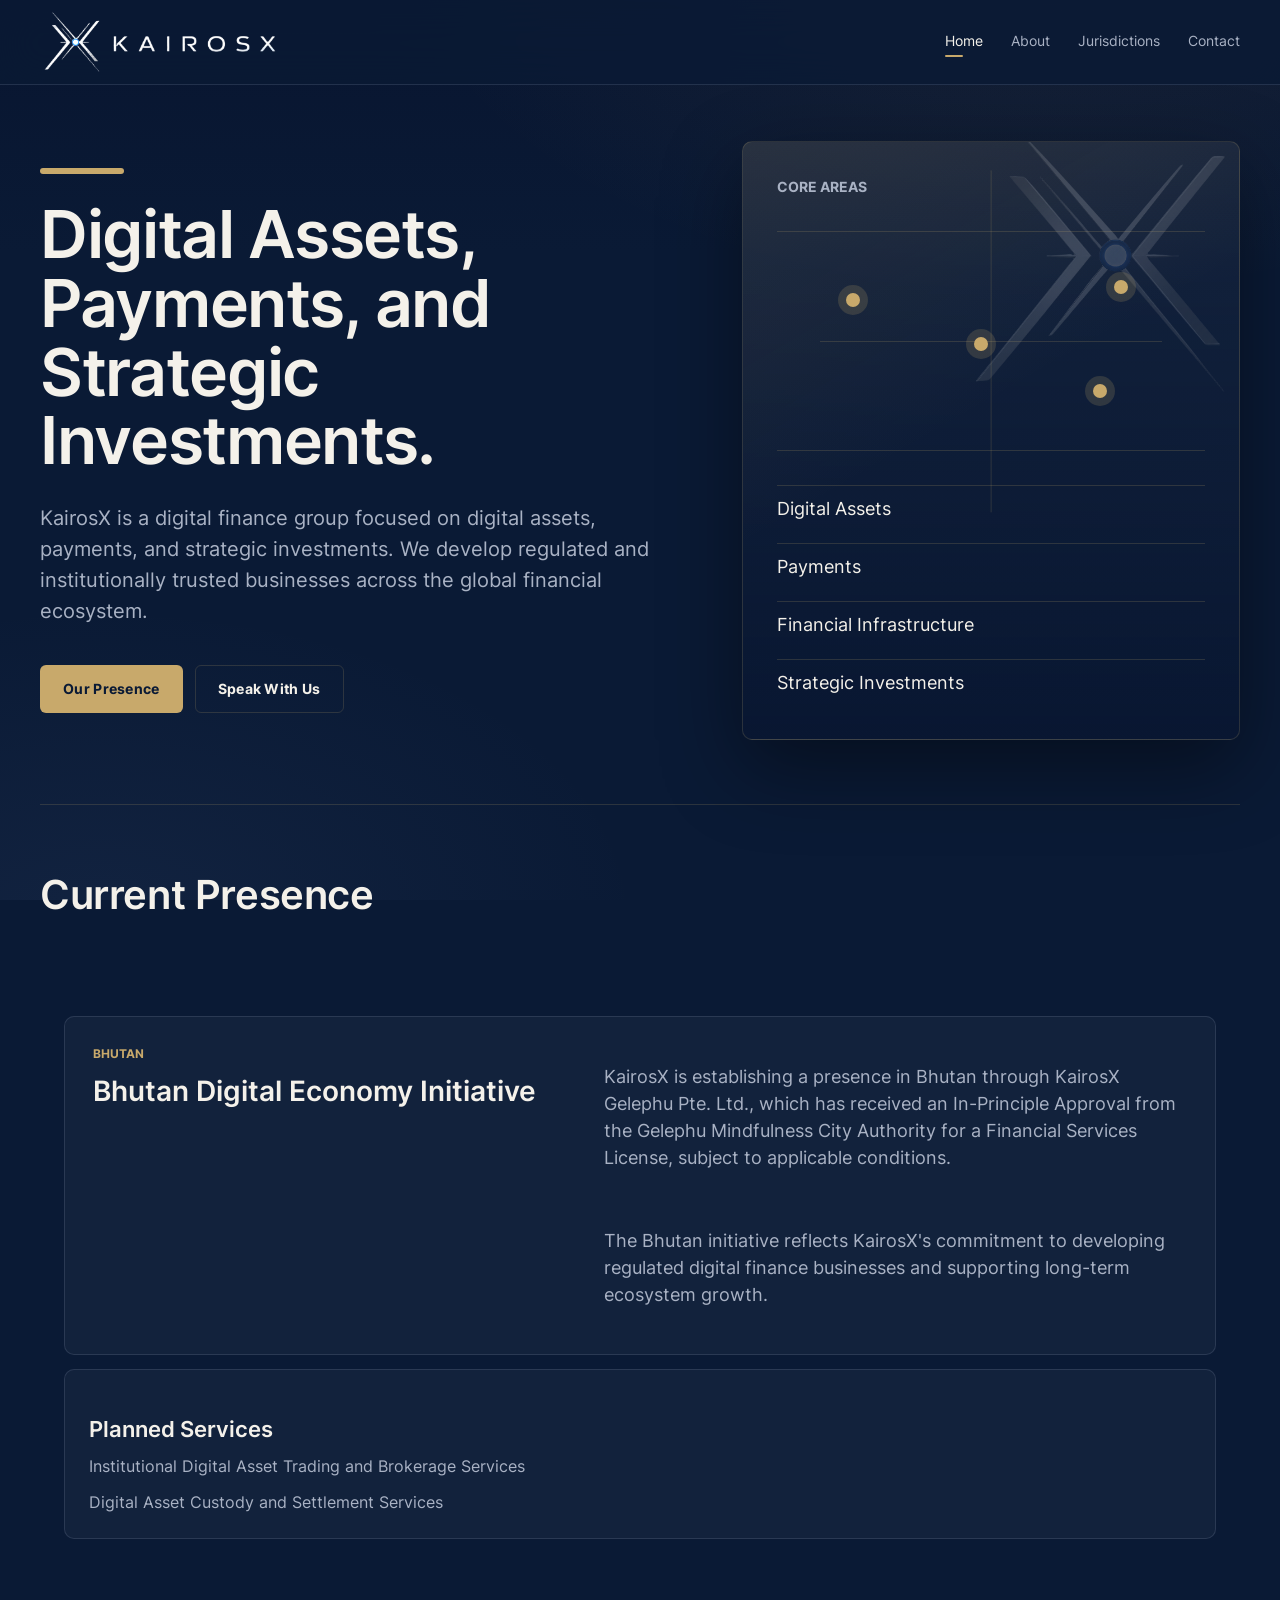
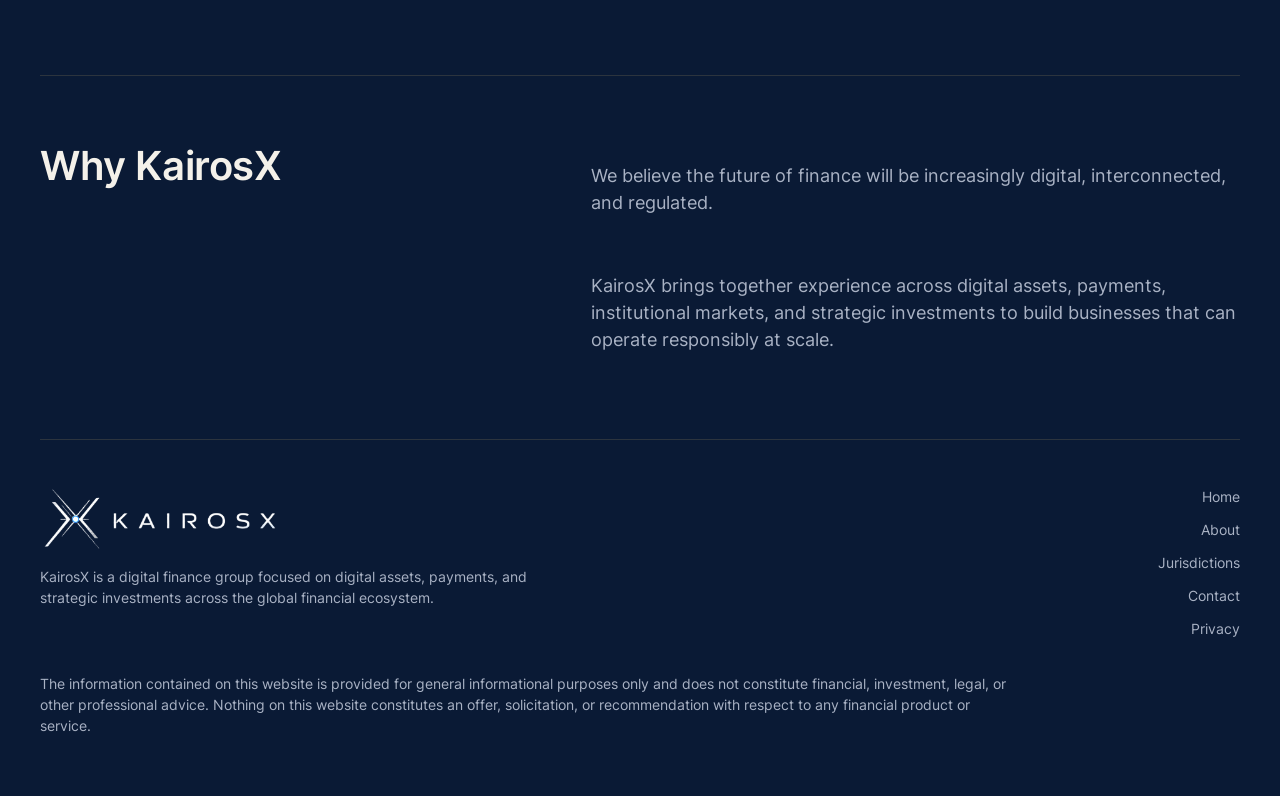
==== commit 2a33f6e1: "Deploy 4b888a5b2b9eafb327e5aaf48cfe109f14e476ef from source li-liu-LL/kairosx-website-source@4b888a5" ====
--- a/index.html
+++ b/index.html
@@ -3,10 +3,10 @@
   <head>
     <meta charset="utf-8">
     <meta name="viewport" content="width=device-width, initial-scale=1">
-    <title>KairosX | Financial Infrastructure Company</title>
+    <title>KairosX | Digital Assets, Payments, and Strategic Investments</title>
     <meta
       name="description"
-      content="KairosX is a financial infrastructure company focused on digital assets, payments, strategic investments, and emerging market opportunities."
+      content="KairosX is a digital finance group focused on digital assets, payments, and strategic investments across the global financial ecosystem."
     >
     <link rel="icon" href="./assets/kairosx_favicon.ico">
     <link rel="preload" href="./assets/fonts/inter-latin-400-normal.woff2" as="font" type="font/woff2" crossorigin>
@@ -33,17 +33,17 @@
     <main id="main">
       <section class="hero" id="home">
         <div class="hero-copy">
-          <h1>Financial infrastructure for digital assets, payments and the world's <em>emerging frontiers</em>.</h1>
+          <h1>Digital Assets, Payments, and Strategic Investments.</h1>
           <p class="hero-text">
-            We build the infrastructure of digital finance, and partner where judgement and capital are needed most.
+            KairosX is a digital finance group focused on digital assets, payments, and strategic investments. We develop regulated and institutionally trusted businesses across the global financial ecosystem.
           </p>
           <div class="hero-actions">
-            <a class="button button-primary" href="./jurisdictions.html">Where we operate</a>
-            <a class="button button-secondary" href="./contact.html">A direct line</a>
+            <a class="button button-primary" href="./jurisdictions.html">Our Presence</a>
+            <a class="button button-secondary" href="./contact.html">Speak With Us</a>
           </div>
         </div>
 
-        <div class="hero-visual" aria-label="KairosX infrastructure focus">
+        <div class="hero-visual" aria-label="KairosX core areas">
           <div class="visual-mark">
             <img src="./assets/kairosx_symbol_transparent.png" alt="">
           </div>
@@ -56,43 +56,57 @@
               <span class="node node-four"></span>
             </div>
             <ul class="visual-list">
-              <li>Digital asset infrastructure</li>
-              <li>Payment and settlement connectivity</li>
-              <li>Financial infrastructure and controls</li>
-              <li>Strategic market development</li>
+              <li>Digital Assets</li>
+              <li>Payments</li>
+              <li>Financial Infrastructure</li>
+              <li>Strategic Investments</li>
             </ul>
           </div>
         </div>
       </section>
 
-      <section class="section-block" aria-labelledby="introTitle">
+      <section class="section-block ruled" aria-labelledby="presenceTitle">
         <div class="section-heading">
-          <h2 id="introTitle">The infrastructure beneath digital finance.</h2>
+          <h2 id="presenceTitle">Current Presence</h2>
+        </div>
+
+        <div class="business-list">
+          <article class="business-row">
+            <div>
+              <span>Bhutan</span>
+              <h2>Bhutan Digital Economy Initiative</h2>
+            </div>
+            <div class="content-stack">
+              <p>
+                KairosX is establishing a presence in Bhutan through KairosX Gelephu Pte. Ltd., which has received an In-Principle Approval from the Gelephu Mindfulness City Authority for a Financial Services License, subject to applicable conditions.
+              </p>
+              <p>
+                The Bhutan initiative reflects KairosX's commitment to developing regulated digital finance businesses and supporting long-term ecosystem growth.
+              </p>
+            </div>
+          </article>
+
+          <aside class="wide-card" aria-labelledby="plannedServicesTitle">
+            <h3 id="plannedServicesTitle">Planned Services</h3>
+            <ul>
+              <li>Institutional Digital Asset Trading and Brokerage Services</li>
+              <li>Digital Asset Custody and Settlement Services</li>
+            </ul>
+          </aside>
+        </div>
+      </section>
+
+      <section class="split-section" aria-labelledby="whyTitle">
+        <div class="section-heading">
+          <h2 id="whyTitle">Why KairosX</h2>
+        </div>
+        <div class="content-stack">
           <p>
-            Across digital assets, payments, infrastructure and strategic investments, we operate where each market reaches its moment.
+            We believe the future of finance will be increasingly digital, interconnected, and regulated.
           </p>
-        </div>
-        <div class="card-grid four">
-          <article class="info-card">
-            <span>01</span>
-            <h3>Digital Assets</h3>
-            <p>Infrastructure for controlled digital asset operations: transaction workflows, asset records and institutional counterparties.</p>
-          </article>
-          <article class="info-card">
-            <span>02</span>
-            <h3>Payments</h3>
-            <p>Payment connectivity, fiat movement, settlement and reconciliation, built for practical market use.</p>
-          </article>
-          <article class="info-card">
-            <span>03</span>
-            <h3>Financial Infrastructure</h3>
-            <p>Operating systems, governance, control frameworks and vendor oversight: resilient rails for emerging financial activity.</p>
-          </article>
-          <article class="info-card">
-            <span>04</span>
-            <h3>Strategic Investments</h3>
-            <p>Long-term capital and operating partnerships in markets where infrastructure, regulation and opportunity meet.</p>
-          </article>
+          <p>
+            KairosX brings together experience across digital assets, payments, institutional markets, and strategic investments to build businesses that can operate responsibly at scale.
+          </p>
         </div>
       </section>
 
@@ -102,8 +116,8 @@
       <div class="footer-brand">
         <img src="./assets/kairosx_logo_cropped.png" alt="KairosX">
         <p>
-          KairosX is a financial infrastructure company focused on digital assets, payments,
-          strategic investments, and emerging market opportunities.
+          KairosX is a digital finance group focused on digital assets, payments,
+          and strategic investments across the global financial ecosystem.
         </p>
       </div>
       <div class="footer-links" aria-label="Footer navigation">
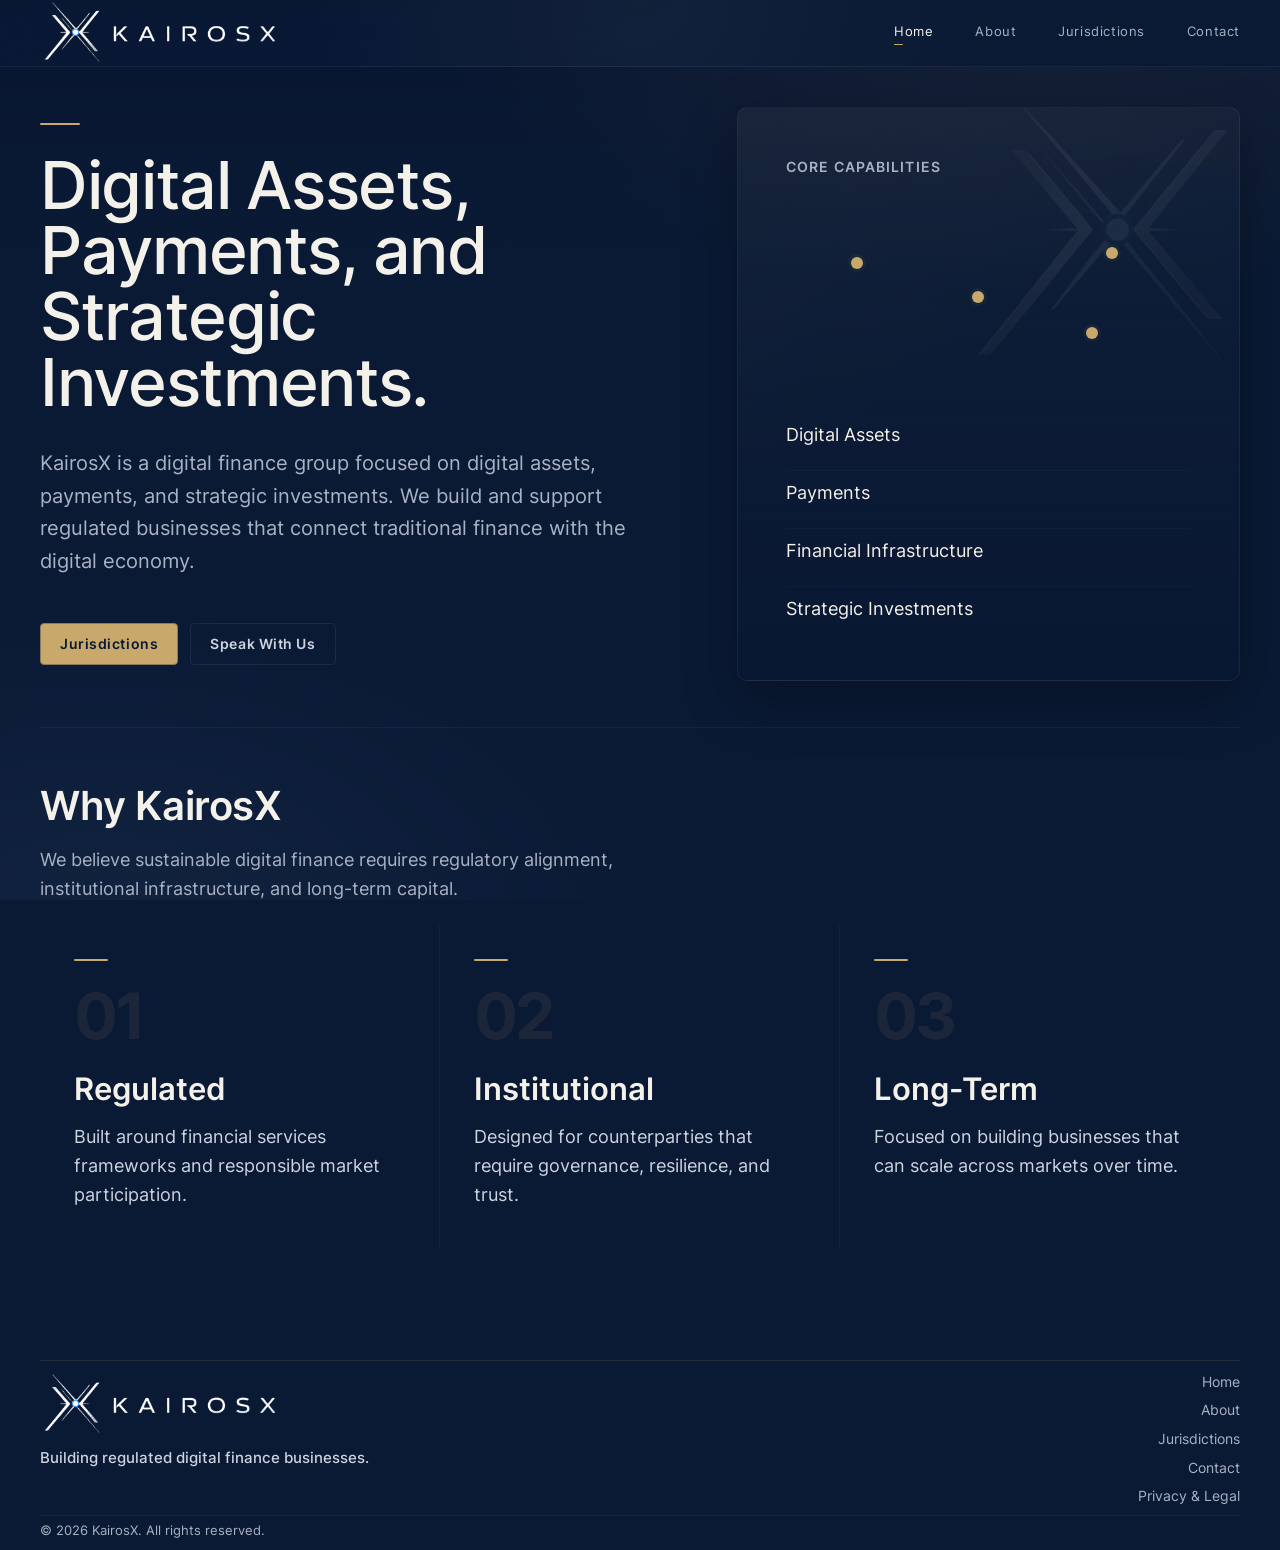
==== commit db16aa5f: "Deploy c583473085a62debed5c16acf8933fc130af00c3 from source li-liu-LL/kairosx-website-source@c583473" ====
--- a/index.html
+++ b/index.html
@@ -6,14 +6,14 @@
     <title>KairosX | Digital Assets, Payments, and Strategic Investments</title>
     <meta
       name="description"
-      content="KairosX is a digital finance group focused on digital assets, payments, and strategic investments across the global financial ecosystem."
+      content="KairosX is a digital finance group focused on digital assets, payments, and strategic investments. We build and support regulated businesses that connect traditional finance with the digital economy."
     >
     <link rel="icon" href="./assets/kairosx_favicon.ico">
     <link rel="preload" href="./assets/fonts/inter-latin-400-normal.woff2" as="font" type="font/woff2" crossorigin>
     <link rel="preload" href="./assets/fonts/inter-latin-600-normal.woff2" as="font" type="font/woff2" crossorigin>
     <link rel="stylesheet" href="./styles.css">
   </head>
-  <body>
+  <body class="home-page">
     <a class="skip-link" href="#main">Skip to content</a>
 
     <header class="site-header">
@@ -35,10 +35,10 @@
         <div class="hero-copy">
           <h1>Digital Assets, Payments, and Strategic Investments.</h1>
           <p class="hero-text">
-            KairosX is a digital finance group focused on digital assets, payments, and strategic investments. We develop regulated and institutionally trusted businesses across the global financial ecosystem.
+            KairosX is a digital finance group focused on digital assets, payments, and strategic investments. We build and support regulated businesses that connect traditional finance with the digital economy.
           </p>
           <div class="hero-actions">
-            <a class="button button-primary" href="./jurisdictions.html">Our Presence</a>
+            <a class="button button-primary" href="./jurisdictions.html">Jurisdictions</a>
             <a class="button button-secondary" href="./contact.html">Speak With Us</a>
           </div>
         </div>
@@ -48,7 +48,7 @@
             <img src="./assets/kairosx_symbol_transparent.png" alt="">
           </div>
           <div class="visual-content">
-            <p class="visual-title">Core Areas</p>
+            <p class="visual-title">Core Capabilities</p>
             <div class="node-map" aria-hidden="true">
               <span class="node node-one"></span>
               <span class="node node-two"></span>
@@ -65,48 +65,29 @@
         </div>
       </section>
 
-      <section class="section-block ruled" aria-labelledby="presenceTitle">
-        <div class="section-heading">
-          <h2 id="presenceTitle">Current Presence</h2>
-        </div>
-
-        <div class="business-list">
-          <article class="business-row">
-            <div>
-              <span>Bhutan</span>
-              <h2>Bhutan Digital Economy Initiative</h2>
-            </div>
-            <div class="content-stack">
-              <p>
-                KairosX is establishing a presence in Bhutan through KairosX Gelephu Pte. Ltd., which has received an In-Principle Approval from the Gelephu Mindfulness City Authority for a Financial Services License, subject to applicable conditions.
-              </p>
-              <p>
-                The Bhutan initiative reflects KairosX's commitment to developing regulated digital finance businesses and supporting long-term ecosystem growth.
-              </p>
-            </div>
-          </article>
-
-          <aside class="wide-card" aria-labelledby="plannedServicesTitle">
-            <h3 id="plannedServicesTitle">Planned Services</h3>
-            <ul>
-              <li>Institutional Digital Asset Trading and Brokerage Services</li>
-              <li>Digital Asset Custody and Settlement Services</li>
-            </ul>
-          </aside>
-        </div>
-      </section>
-
-      <section class="split-section" aria-labelledby="whyTitle">
+      <section class="section-block ruled" aria-labelledby="whyTitle">
         <div class="section-heading">
           <h2 id="whyTitle">Why KairosX</h2>
+          <p>
+            We believe sustainable digital finance requires regulatory alignment, institutional infrastructure, and long-term capital.
+          </p>
         </div>
-        <div class="content-stack">
-          <p>
-            We believe the future of finance will be increasingly digital, interconnected, and regulated.
-          </p>
-          <p>
-            KairosX brings together experience across digital assets, payments, institutional markets, and strategic investments to build businesses that can operate responsibly at scale.
-          </p>
+        <div class="why-row">
+          <article>
+            <span>01</span>
+            <h3>Regulated</h3>
+            <p>Built around financial services frameworks and responsible market participation.</p>
+          </article>
+          <article>
+            <span>02</span>
+            <h3>Institutional</h3>
+            <p>Designed for counterparties that require governance, resilience, and trust.</p>
+          </article>
+          <article>
+            <span>03</span>
+            <h3>Long-Term</h3>
+            <p>Focused on building businesses that can scale across markets over time.</p>
+          </article>
         </div>
       </section>
 
@@ -116,8 +97,7 @@
       <div class="footer-brand">
         <img src="./assets/kairosx_logo_cropped.png" alt="KairosX">
         <p>
-          KairosX is a digital finance group focused on digital assets, payments,
-          and strategic investments across the global financial ecosystem.
+          Building regulated digital finance businesses.
         </p>
       </div>
       <div class="footer-links" aria-label="Footer navigation">
@@ -125,13 +105,11 @@
         <a href="./about.html">About</a>
         <a href="./jurisdictions.html">Jurisdictions</a>
         <a href="./contact.html">Contact</a>
-        <a href="./privacy.html">Privacy</a>
+        <a href="./privacy.html">Privacy &amp; Legal</a>
       </div>
-      <p class="legal">
-        The information contained on this website is provided for general informational purposes only and does not
-        constitute financial, investment, legal, or other professional advice. Nothing on this website constitutes an
-        offer, solicitation, or recommendation with respect to any financial product or service.
-      </p>
+      <div class="footer-bottom">
+        <p>&copy; 2026 KairosX. All rights reserved.</p>
+      </div>
     </footer>
 
     <script src="./script.js"></script>
--- a/styles.css
+++ b/styles.css
@@ -42,8 +42,8 @@
   --text: #f4f1ea;
   --muted: #a9b2c4;
   --faint: #6f7a92;
-  --line: rgba(200, 169, 107, 0.18);
-  --line-cool: rgba(180, 196, 224, 0.14);
+  --line: rgba(200, 169, 107, 0.12);
+  --line-cool: rgba(180, 196, 224, 0.08);
   --silver: #cdd3df;
   --radius: 10px;
   --shadow: 0 28px 80px rgba(0, 0, 0, 0.42);
@@ -83,8 +83,8 @@
 body {
   margin: 0;
   font-family: "Inter", Arial, sans-serif;
-  font-size: 16px;
-  line-height: 1.5;
+  font-size: 17px;
+  line-height: 1.55;
   letter-spacing: 0;
   color: var(--text);
   background-color: var(--navy);
@@ -97,22 +97,26 @@
   text-rendering: optimizeLegibility;
 }
 
+main {
+  padding-bottom: 40px;
+}
+
 a {
   color: inherit;
   text-decoration: none;
 }
 
-/* Signature gold bar — the single recurring brand mark, above hero/page headings */
+/* Signature gold bar - the single recurring brand mark, above hero/page headings */
 .gold-bar,
 .hero-copy::before,
 .page-hero::before {
   content: "";
   display: block;
-  width: 84px;
-  height: 6px;
-  border-radius: 3px;
+  width: 44px;
+  height: 2px;
+  border-radius: 2px;
   background: var(--gold);
-  margin-bottom: 26px;
+  margin-bottom: 30px;
 }
 
 :focus-visible {
@@ -156,7 +160,9 @@
   top: 0;
   z-index: 20;
   border-bottom: 1px solid var(--line-cool);
-  background: color-mix(in srgb, var(--navy) 82%, transparent);
+  background:
+    radial-gradient(circle at center top, rgba(255, 255, 255, 0.035), transparent 52%),
+    color-mix(in srgb, var(--navy) 88%, transparent);
   backdrop-filter: blur(20px);
 }
 
@@ -173,7 +179,7 @@
 }
 
 .header-inner {
-  min-height: 84px;
+  min-height: 66px;
   display: flex;
   align-items: center;
   justify-content: space-between;
@@ -186,6 +192,7 @@
   flex: 0 0 auto;
   display: flex;
   align-items: center;
+  transform: translateY(-1px);
 }
 
 .brand img,
@@ -199,25 +206,29 @@
 .site-nav {
   display: flex;
   align-items: center;
-  gap: 28px;
+  gap: 42px;
   color: var(--muted);
-  font-size: 14px;
+  font-size: 13px;
+  font-weight: 380;
+  letter-spacing: 0.045em;
   white-space: nowrap;
 }
 
 .site-nav a,
 .footer-links a,
+.footer-bottom a,
 .text-link {
   transition: color 160ms ease;
 }
 
 .site-nav a {
   position: relative;
-  padding-bottom: 4px;
+  padding-bottom: 3px;
 }
 
 .site-nav a:hover,
 .footer-links a:hover,
+.footer-bottom a:hover,
 .text-link:hover {
   color: var(--text);
 }
@@ -230,10 +241,10 @@
   content: "";
   position: absolute;
   left: 0;
-  bottom: -2px;
-  width: 18px;
-  height: 2px;
-  border-radius: 2px;
+  bottom: 0;
+  width: 9px;
+  height: 1px;
+  border-radius: 1px;
   background: var(--gold);
 }
 
@@ -267,8 +278,8 @@
   margin: 0;
   max-width: 860px;
   font-size: clamp(40px, 5.4vw, 66px);
-  line-height: 1.04;
-  font-weight: 600;
+  line-height: 1.02;
+  font-weight: 560;
   letter-spacing: -0.02em;
 }
 
@@ -279,7 +290,7 @@
 }
 
 .hero-text,
-.page-hero p:last-child {
+.page-hero p {
   max-width: 760px;
   margin: 28px 0 0;
   color: var(--muted);
@@ -287,23 +298,36 @@
   line-height: 1.55;
 }
 
+.page-hero p + p {
+  margin-top: 16px;
+}
+
+.page-hero .page-kicker {
+  margin-top: 18px;
+  color: var(--gold);
+  font-size: 14px;
+  line-height: 1.3;
+  font-weight: 700;
+  letter-spacing: 0.4px;
+}
+
 .hero-actions {
-  margin-top: 38px;
+  margin-top: 44px;
   display: flex;
   flex-wrap: wrap;
   gap: 12px;
 }
 
 .button {
-  min-height: 48px;
-  padding: 0 22px;
+  min-height: 42px;
+  padding: 0 19px;
   display: inline-flex;
   align-items: center;
   justify-content: center;
-  border-radius: 6px;
-  font-weight: 700;
+  border-radius: 4px;
+  font-weight: 600;
   font-size: 14px;
-  letter-spacing: 0.3px;
+  letter-spacing: 0.04em;
   border: 1px solid transparent;
   cursor: pointer;
   transition: background-color 160ms ease, border-color 160ms ease, color 160ms ease, transform 160ms ease;
@@ -312,6 +336,7 @@
 .button-primary {
   background: var(--gold);
   color: var(--navy);
+  border-color: color-mix(in srgb, var(--gold) 68%, var(--navy));
 }
 
 .button-primary:hover {
@@ -320,40 +345,41 @@
 }
 
 .button-secondary {
-  border-color: var(--line);
+  border-color: rgba(180, 196, 224, 0.095);
+  color: var(--silver);
+  background: transparent;
+}
+
+.button-secondary:hover {
+  border-color: rgba(200, 169, 107, 0.42);
   color: var(--text);
-  background: transparent;
-}
-
-.button-secondary:hover {
-  border-color: var(--gold);
-  color: var(--gold);
 }
 
 .hero-visual {
   min-height: 460px;
   position: relative;
-  border: 1px solid var(--line);
+  border: 1px solid rgba(180, 196, 224, 0.075);
   border-radius: var(--radius);
   background:
-    linear-gradient(150deg, rgba(200, 169, 107, 0.1), transparent 46%),
-    linear-gradient(180deg, rgba(255, 255, 255, 0.04), rgba(8, 21, 48, 0.6));
-  box-shadow: var(--shadow);
+    linear-gradient(150deg, rgba(200, 169, 107, 0.035), transparent 46%),
+    linear-gradient(180deg, rgba(255, 255, 255, 0.018), rgba(8, 21, 48, 0.46));
+  box-shadow: 0 18px 54px rgba(0, 0, 0, 0.3);
   overflow: hidden;
 }
 
 .visual-mark {
   position: absolute;
-  inset: -90px -90px auto auto;
+  inset: -82px -92px auto auto;
   width: 430px;
-  opacity: 0.18;
+  opacity: 0.065;
+  filter: saturate(0.8);
 }
 
 .visual-content {
   position: relative;
   z-index: 1;
   height: 100%;
-  padding: 34px;
+  padding: 40px;
   display: flex;
   flex-direction: column;
   justify-content: space-between;
@@ -363,25 +389,20 @@
   margin: 0;
   color: var(--muted);
   font-size: 14px;
-  font-weight: 700;
+  font-weight: 600;
+  letter-spacing: 0.08em;
   text-transform: uppercase;
 }
 
 .node-map {
   position: relative;
   min-height: 220px;
-  margin: 34px 0;
-  border-top: 1px solid var(--line);
-  border-bottom: 1px solid var(--line);
+  margin: 38px 0;
 }
 
 .node-map::before,
 .node-map::after {
-  content: "";
-  position: absolute;
-  inset: 50% 10%;
-  height: 1px;
-  background: var(--line);
+  content: none;
 }
 
 .node-map::after {
@@ -390,11 +411,11 @@
 
 .node {
   position: absolute;
-  width: 14px;
-  height: 14px;
+  width: 12px;
+  height: 12px;
   border-radius: 50%;
   background: var(--blue);
-  box-shadow: 0 0 0 8px color-mix(in srgb, var(--blue) 18%, transparent);
+  box-shadow: 0 0 0 3px color-mix(in srgb, var(--blue) 5%, transparent);
 }
 
 .node-one {
@@ -430,9 +451,13 @@
   min-height: 46px;
   display: flex;
   align-items: center;
-  border-top: 1px solid var(--line);
+  border-top: 1px solid rgba(180, 196, 224, 0.028);
   color: var(--text);
   font-size: 18px;
+}
+
+.visual-list li:first-child {
+  border-top: 0;
 }
 
 .page-hero {
@@ -449,6 +474,10 @@
 .ruled {
   border-top: 1px solid var(--line);
   border-bottom: 1px solid var(--line);
+}
+
+main > .ruled:last-child {
+  border-bottom: 0;
 }
 
 .surface-band {
@@ -759,6 +788,29 @@
   border-color: rgba(200, 169, 107, 0.42);
 }
 
+.legal-notice-grid .info-card {
+  min-height: 190px;
+  display: grid;
+  align-content: start;
+}
+
+.legal-notice-grid .info-card span {
+  margin-bottom: 26px;
+  color: var(--gold);
+  letter-spacing: 1px;
+}
+
+.legal-notice-grid .info-card p + p {
+  margin-top: 14px;
+}
+
+.notice-updated {
+  margin: 24px 0 0;
+  color: var(--faint);
+  font-size: 14px;
+  line-height: 1.5;
+}
+
 .status-meta {
   margin-top: 24px;
   padding-top: 18px;
@@ -773,48 +825,104 @@
   display: grid;
   grid-template-columns: 0.8fr 1fr;
   gap: 80px;
-  border-top: 1px solid var(--line);
+  border-top: 1px solid rgba(200, 169, 107, 0.11);
+}
+
+.contact-page main {
+  position: relative;
+  isolation: isolate;
+}
+
+.contact-page main::before {
+  content: "";
+  position: absolute;
+  top: -26px;
+  right: max(24px, calc((100vw - 1200px) / 2));
+  z-index: -1;
+  width: min(560px, 50vw);
+  aspect-ratio: 1;
+  background: url("./assets/kairosx_symbol_transparent.png") center / contain no-repeat;
+  opacity: 0.04;
+  pointer-events: none;
+  transform: translateX(76px);
 }
 
 .contact-form {
   display: grid;
-  gap: 16px;
-  padding: 28px;
-  border: 1px solid var(--line);
+  gap: 20px;
+  padding: 42px;
+  border: 1px solid rgba(180, 196, 224, 0.055);
   border-radius: var(--radius);
-  background: var(--surface);
+  background:
+    linear-gradient(180deg, rgba(255, 255, 255, 0.018), rgba(8, 21, 48, 0.16)),
+    rgba(9, 23, 52, 0.78);
+}
+
+.response-note {
+  margin-top: 46px;
+  padding-top: 26px;
+  border-top: 1px solid rgba(200, 169, 107, 0.09);
+  display: grid;
+  gap: 10px;
+}
+
+.response-note h3 {
+  margin: 0 0 4px;
+  color: var(--text);
+  font-size: 20px;
+  line-height: 1.2;
+  font-weight: 600;
+}
+
+.response-note p {
+  margin: 0;
+  color: var(--muted);
+  font-size: 16px;
+  line-height: 1.55;
 }
 
 .contact-form label {
   display: grid;
-  gap: 8px;
+  gap: 11px;
   color: var(--muted);
-  font-size: 13px;
-  font-weight: 700;
+  font-size: 11px;
+  line-height: 1.2;
+  font-weight: 600;
+  letter-spacing: 0.12em;
+  text-transform: uppercase;
 }
 
 .contact-form input,
 .contact-form select,
 .contact-form textarea {
   width: 100%;
-  min-height: 46px;
-  padding: 12px 13px;
-  border: 1px solid var(--line);
+  min-height: 52px;
+  padding: 14px 15px;
+  border: 1px solid rgba(180, 196, 224, 0.14);
   border-radius: 4px;
-  background: var(--charcoal);
+  background: rgba(5, 14, 34, 0.72);
   color: var(--text);
   outline: none;
 }
 
 .contact-form textarea {
+  min-height: 148px;
   resize: vertical;
 }
 
 .contact-form input:focus,
 .contact-form select:focus,
 .contact-form textarea:focus {
-  border-color: var(--gold);
-  box-shadow: 0 0 0 3px rgba(200, 169, 107, 0.18);
+  border-color: rgba(200, 169, 107, 0.55);
+  box-shadow: 0 0 0 2px rgba(200, 169, 107, 0.1);
+}
+
+.contact-form .button {
+  min-height: 40px;
+  justify-self: start;
+  padding: 0 20px;
+  letter-spacing: 0.075em;
+  font-weight: 600;
 }
 
 .form-status {
@@ -825,34 +933,52 @@
 }
 
 .site-footer {
-  padding: 46px 0 60px;
-  display: grid;
-  grid-template-columns: 1fr 0.55fr;
-  gap: 34px 72px;
-  border-top: 1px solid var(--line);
+  padding: 10px 0;
+  display: grid;
+  grid-template-columns: 1fr 0.45fr;
+  gap: 8px 72px;
+  border-top: 1px solid rgba(200, 169, 107, 0.125);
 }
 
 .footer-brand {
+  max-width: 560px;
+}
+
+.footer-brand img {
+  display: block;
+  margin-bottom: 11px;
+}
+
+.footer-brand p {
   max-width: 520px;
-}
-
-.footer-brand p,
-.legal {
-  color: var(--muted);
-  font-size: 14px;
+  margin: 0;
+  color: var(--silver);
+  font-size: 15px;
+  font-weight: 500;
+  line-height: 1.4;
 }
 
 .footer-links {
   display: grid;
-  gap: 12px;
+  gap: 7px;
   justify-items: end;
   color: var(--muted);
   font-size: 14px;
 }
 
-.legal {
+.footer-bottom {
   grid-column: 1 / -1;
-  max-width: 980px;
+  padding-top: 4px;
+  border-top: 1px solid var(--line-cool);
+  display: flex;
+  flex-wrap: wrap;
+  justify-content: space-between;
+  gap: 6px 24px;
+  color: var(--muted);
+  font-size: 13px;
+}
+
+.footer-bottom p {
   margin: 0;
 }
 
@@ -897,8 +1023,8 @@
   }
 
   .header-inner {
-    min-height: 82px;
-    padding: 14px 0;
+    min-height: 74px;
+    padding: 10px 0;
     flex-wrap: wrap;
     gap: 12px 20px;
   }
@@ -912,7 +1038,7 @@
   .site-nav {
     order: 3;
     width: 100%;
-    gap: 18px;
+    gap: 24px;
     overflow-x: auto;
     padding-bottom: 2px;
   }
@@ -932,7 +1058,7 @@
   }
 
   .hero-text,
-  .page-hero p:last-child {
+  .page-hero p {
     font-size: 18px;
   }
 
@@ -980,4 +1106,747 @@
   .footer-links {
     justify-items: start;
   }
-}
+
+  .contact-page main::before {
+    width: 82vw;
+    top: 80px;
+    right: -28vw;
+    opacity: 0.035;
+    transform: none;
+  }
+
+  .contact-form {
+    padding: 28px;
+  }
+}
+
+.about-page main {
+  position: relative;
+  isolation: isolate;
+}
+
+.about-page main::before {
+  content: "";
+  position: absolute;
+  top: 18px;
+  right: max(24px, calc((100vw - 1200px) / 2));
+  z-index: -1;
+  width: min(650px, 56vw);
+  aspect-ratio: 1;
+  background: url("./assets/kairosx_symbol_transparent.png") center / contain no-repeat;
+  opacity: 0.029;
+  pointer-events: none;
+  transform: translateX(140px);
+}
+
+.about-page .about-intro {
+  padding: 62px 0 82px;
+  display: grid;
+  grid-template-columns: minmax(280px, 0.86fr) minmax(0, 1.08fr);
+  gap: 72px;
+  align-items: end;
+}
+
+.about-page .about-intro::before {
+  content: none;
+}
+
+.about-intro-lead::before {
+  content: "";
+  display: block;
+  width: 40px;
+  height: 2px;
+  margin-bottom: 28px;
+  border-radius: 999px;
+  background: var(--gold);
+}
+
+.about-intro-lead h1 {
+  max-width: 540px;
+  font-size: clamp(29px, 3.38vw, 44px);
+  line-height: 1.02;
+  font-weight: 500;
+}
+
+.about-intro-copy {
+  padding-left: 48px;
+  border-left: 1px solid rgba(180, 196, 224, 0.045);
+}
+
+.about-intro-copy p {
+  max-width: 660px;
+  margin: 0;
+  color: var(--muted);
+  font-size: 19px;
+  line-height: 1.62;
+}
+
+.about-intro-copy p:first-child {
+  color: var(--silver);
+}
+
+.about-intro-copy p + p {
+  margin-top: 16px;
+}
+
+.about-page .section-block[aria-labelledby="whyTitle"] {
+  padding-top: 76px;
+  padding-bottom: 70px;
+  border-top-color: rgba(180, 196, 224, 0.055);
+  border-bottom-color: rgba(180, 196, 224, 0.055);
+}
+
+.about-page .section-block[aria-labelledby="buildTitle"] {
+  padding-top: 96px;
+}
+
+.about-page .why-row article {
+  border-right-color: rgba(180, 196, 224, 0.03);
+}
+
+.about-page .why-row span {
+  color: rgba(200, 169, 107, 0.07);
+}
+
+.about-page .why-row p {
+  line-height: 1.72;
+}
+
+.about-card-grid {
+  gap: 20px;
+}
+
+.about-service-card {
+  min-height: 218px;
+  padding: 40px 32px 32px;
+  display: flex;
+  flex-direction: column;
+  justify-content: flex-start;
+  border-color: rgba(180, 196, 224, 0.035);
+  background: rgba(9, 23, 52, 0.72);
+}
+
+.about-service-card:hover {
+  border-color: rgba(200, 169, 107, 0.08);
+  background: rgba(9, 23, 52, 0.76);
+  transform: none;
+}
+
+.card-icon {
+  width: 32px;
+  height: 32px;
+  color: var(--gold);
+  fill: none;
+  stroke: currentColor;
+  stroke-width: 1.35;
+  stroke-linecap: round;
+  stroke-linejoin: round;
+  opacity: 0.42;
+}
+
+.about-service-card h3 {
+  margin: 28px 0 0;
+  min-height: 54px;
+  display: flex;
+  align-items: flex-end;
+  font-size: 26px;
+  line-height: 1.12;
+}
+
+.about-service-card p {
+  margin-top: 14px;
+  color: var(--silver);
+  font-size: 18px;
+  line-height: 1.52;
+  font-weight: 500;
+}
+
+.why-row {
+  display: grid;
+  grid-template-columns: repeat(3, minmax(0, 1fr));
+  gap: 0;
+  margin: 0;
+  padding: 0;
+}
+
+.why-row article {
+  min-height: 266px;
+  padding: 34px 34px 38px;
+  border-right: 1px solid rgba(180, 196, 224, 0.035);
+}
+
+.why-row article::before {
+  content: "";
+  display: block;
+  width: 34px;
+  height: 2px;
+  margin-bottom: 26px;
+  border-radius: 999px;
+  background: var(--gold);
+}
+
+.why-row article:last-child {
+  border-right: 0;
+}
+
+.why-row span {
+  display: block;
+  margin-bottom: 26px;
+  color: rgba(200, 169, 107, 0.09);
+  font-size: clamp(50px, 5vw, 70px);
+  line-height: 0.9;
+  font-weight: 800;
+  letter-spacing: -0.04em;
+}
+
+.why-row h3 {
+  margin: 0 0 16px;
+  color: var(--text);
+  font-size: clamp(25px, 2.4vw, 32px);
+  line-height: 1.18;
+  font-weight: 600;
+}
+
+.why-row p {
+  margin: 0;
+  color: var(--silver);
+  font-size: 18px;
+  line-height: 1.6;
+}
+
+@media (max-width: 1040px) {
+  .why-row {
+    grid-template-columns: repeat(2, minmax(0, 1fr));
+  }
+
+  .why-row article:nth-child(2n) {
+    border-right: 0;
+  }
+
+  .why-row article:nth-child(n + 3) {
+    border-top: 1px solid rgba(180, 196, 224, 0.035);
+  }
+}
+
+@media (max-width: 760px) {
+  .about-page main::before {
+    width: 82vw;
+    top: 80px;
+    right: -28vw;
+    opacity: 0.05;
+    transform: none;
+  }
+
+  .about-page .about-intro {
+    padding: 38px 0 34px;
+    grid-template-columns: 1fr;
+    gap: 30px;
+  }
+
+  .about-intro-lead::before {
+    margin-bottom: 22px;
+  }
+
+  .about-intro-lead h1 {
+    font-size: 36px;
+  }
+
+  .about-intro-copy {
+    padding: 28px 0 0;
+    border-left: 0;
+    border-top: 1px solid rgba(180, 196, 224, 0.055);
+  }
+
+  .about-intro-copy p {
+    font-size: 18px;
+  }
+
+  .why-row {
+    grid-template-columns: 1fr;
+  }
+
+  .about-service-card {
+    min-height: 210px;
+    padding: 24px;
+  }
+
+  .about-service-card h3 {
+    margin-top: 28px;
+    min-height: 60px;
+    font-size: 28px;
+  }
+
+  .about-service-card p {
+    font-size: 18px;
+  }
+
+  .why-row article,
+  .why-row article:nth-child(2n),
+  .why-row article:nth-child(n + 3) {
+    min-height: auto;
+    padding: 32px 0;
+    border-right: 0;
+    border-top: 1px solid rgba(180, 196, 224, 0.035);
+  }
+
+  .why-row article:first-child {
+    border-top: 0;
+  }
+}
+
+body.home-page .gold-bar,
+body.home-page .hero-copy::before,
+body.home-page .page-hero::before {
+  width: 40px;
+  margin-bottom: 28px;
+}
+
+body.home-page .hero {
+  padding: 40px 0 46px;
+  gap: 52px;
+}
+
+body.home-page .hero h1 {
+  max-width: 760px;
+  line-height: 0.995;
+  font-weight: 480;
+}
+
+body.home-page .hero-text {
+  margin-top: 32px;
+  max-width: 710px;
+  line-height: 1.62;
+}
+
+body.home-page .hero-actions {
+  margin-top: 46px;
+}
+
+body.home-page .hero-visual {
+  min-height: 380px;
+}
+
+body.home-page .visual-content {
+  padding: 48px;
+}
+
+body.home-page .node-map {
+  min-height: 170px;
+  margin: 32px 0;
+}
+
+body.home-page .section-block,
+body.home-page .split-section {
+  padding: 52px 0;
+}
+
+body.home-page .section-block.ruled {
+  border-top-color: rgba(180, 196, 224, 0.055);
+  border-bottom-color: rgba(180, 196, 224, 0.055);
+}
+
+body.home-page .section-block[aria-labelledby="whyTitle"] {
+  padding-top: 56px;
+  padding-bottom: 72px;
+}
+
+body.home-page .section-heading {
+  margin-bottom: 22px;
+}
+
+body.home-page .section-heading p:last-child {
+  max-width: 620px;
+  line-height: 1.58;
+}
+
+@media (max-width: 760px) {
+  body.home-page .hero {
+    padding: 32px 0 34px;
+    gap: 32px;
+  }
+
+  body.home-page .hero-visual {
+    min-height: 330px;
+  }
+
+  body.home-page .visual-content {
+    padding: 24px;
+  }
+
+  body.home-page .node-map {
+    min-height: 140px;
+    margin: 20px 0;
+  }
+
+  body.home-page .section-block,
+  body.home-page .split-section {
+    padding: 34px 0;
+  }
+
+  main {
+    padding-bottom: 24px;
+  }
+
+}
+
+.jurisdictions-page main {
+  position: relative;
+  isolation: isolate;
+}
+
+.jurisdictions-page main::before {
+  content: "";
+  position: absolute;
+  top: 24px;
+  right: max(24px, calc((100vw - 1200px) / 2));
+  z-index: -1;
+  width: min(560px, 50vw);
+  aspect-ratio: 1;
+  background: url("./assets/kairosx_symbol_transparent.png") center / contain no-repeat;
+  opacity: 0.048;
+  pointer-events: none;
+  transform: translateX(80px);
+}
+
+.jurisdiction-spotlight {
+  display: grid;
+  grid-template-columns: minmax(0, 1.18fr) minmax(320px, 0.82fr);
+  gap: 18px;
+  align-items: stretch;
+}
+
+.jurisdiction-spotlight.single {
+  grid-template-columns: 1fr;
+}
+
+.jurisdiction-card,
+.expansion-process li {
+  border: 1px solid var(--line-cool);
+  border-radius: var(--radius);
+  background: var(--surface);
+}
+
+.jurisdiction-card {
+  padding: 60px;
+  display: grid;
+  grid-template-columns: minmax(0, 1fr) minmax(360px, 0.9fr);
+  gap: 64px;
+  align-items: start;
+  border-color: rgba(180, 196, 224, 0.06);
+  background:
+    linear-gradient(155deg, rgba(200, 169, 107, 0.1), rgba(200, 169, 107, 0.015) 44%),
+    var(--surface);
+}
+
+.jurisdiction-main {
+  display: grid;
+  gap: 48px;
+  align-content: start;
+}
+
+.jurisdiction-card h2 {
+  margin: 0 0 22px;
+  font-size: clamp(42px, 4.2vw, 54px);
+  line-height: 1;
+  font-weight: 600;
+  letter-spacing: -0.01em;
+}
+
+.jurisdiction-summary p {
+  margin: 0;
+  color: var(--text);
+  font-size: 20px;
+  line-height: 1.48;
+  font-weight: 600;
+}
+
+.jurisdiction-summary p + p {
+  margin-top: 4px;
+  color: var(--silver);
+  font-size: 17px;
+}
+
+.market-overview {
+  padding-left: 54px;
+  border-left: 1px solid rgba(200, 169, 107, 0.095);
+}
+
+.market-overview h3,
+.jurisdiction-activities h3 {
+  margin: 0 0 24px;
+  color: var(--text);
+  font-size: 24px;
+  line-height: 1.2;
+  font-weight: 600;
+}
+
+.overview-facts {
+  display: grid;
+  gap: 26px;
+  margin-bottom: 32px;
+  padding-bottom: 32px;
+  border-bottom: 1px solid rgba(200, 169, 107, 0.095);
+}
+
+.overview-facts strong {
+  display: block;
+  margin-bottom: 12px;
+  color: var(--gold);
+  font-size: 14px;
+  font-weight: 700;
+}
+
+.overview-facts p {
+  margin: 0;
+  color: var(--text);
+  font-size: 18px;
+  line-height: 1.48;
+  font-weight: 600;
+}
+
+.jurisdiction-activities {
+  padding-top: 30px;
+  border-top: 1px solid rgba(200, 169, 107, 0.095);
+}
+
+.jurisdiction-activities ul {
+  display: grid;
+  gap: 12px;
+  margin: 0;
+  padding: 0;
+  list-style: none;
+}
+
+.jurisdiction-activities li {
+  position: relative;
+  padding-left: 22px;
+  color: var(--silver);
+  font-size: 18px;
+  line-height: 1.5;
+}
+
+.jurisdiction-activities li::before {
+  content: "";
+  position: absolute;
+  left: 0;
+  top: 0.65em;
+  width: 7px;
+  height: 7px;
+  border-radius: 50%;
+  background: var(--gold);
+}
+
+.regulatory-progress {
+  margin: 0;
+  padding: 0;
+  list-style: none;
+  display: grid;
+  max-width: 820px;
+}
+
+.regulatory-progress.compact {
+  max-width: none;
+}
+
+.regulatory-progress li {
+  position: relative;
+  min-height: auto;
+  padding: 0 0 38px 40px;
+  border-left: 1px solid rgba(200, 169, 107, 0.095);
+  border-top: 0;
+}
+
+.regulatory-progress.compact li {
+  padding-bottom: 38px;
+}
+
+.regulatory-progress li:last-child {
+  padding-bottom: 0;
+}
+
+.regulatory-progress li::before {
+  content: "";
+  position: absolute;
+  top: 5px;
+  left: -5px;
+  width: 9px;
+  height: 9px;
+  border-radius: 50%;
+  background: var(--gold);
+  box-shadow: 0 0 0 4px rgba(200, 169, 107, 0.06);
+}
+
+.regulatory-progress li::after {
+  content: none;
+}
+
+.regulatory-progress em {
+  display: block;
+  margin-bottom: 8px;
+  color: var(--faint);
+  font-size: 13px;
+  line-height: 1.2;
+  font-style: normal;
+  font-weight: 700;
+}
+
+.regulatory-progress span {
+  display: block;
+  margin-bottom: 12px;
+  color: var(--gold);
+  font-size: 14px;
+  line-height: 1.3;
+  font-weight: 700;
+}
+
+.regulatory-progress.compact span {
+  margin-bottom: 8px;
+}
+
+.regulatory-progress strong {
+  display: block;
+  color: var(--text);
+  font-size: 21px;
+  line-height: 1.24;
+  font-weight: 600;
+}
+
+.regulatory-progress.compact strong {
+  font-size: 19px;
+}
+
+.expansion-process {
+  display: grid;
+  grid-template-columns: repeat(3, minmax(0, 1fr));
+  gap: 0;
+  margin: 0;
+  padding: 0;
+  list-style: none;
+}
+
+.expansion-process li {
+  position: relative;
+  min-height: 190px;
+  padding: 30px 30px 28px 0;
+  border: 0;
+  border-top: 1px solid var(--line);
+  background: transparent;
+}
+
+.expansion-process li:not(:last-child)::after {
+  content: "";
+  position: absolute;
+  top: 42px;
+  right: 28px;
+  width: 52px;
+  height: 1px;
+  background: var(--line);
+}
+
+.expansion-process span {
+  display: block;
+  margin-bottom: 30px;
+  color: var(--gold);
+  font-size: 14px;
+  line-height: 1.2;
+  font-weight: 700;
+}
+
+.expansion-process h3 {
+  margin: 0 0 18px;
+  color: var(--text);
+  font-size: 25px;
+  line-height: 1.2;
+  font-weight: 600;
+}
+
+.expansion-process p {
+  margin: 0;
+  color: var(--silver);
+  font-size: 17px;
+  line-height: 1.5;
+}
+
+@media (max-width: 1040px) {
+  .jurisdiction-spotlight {
+    grid-template-columns: repeat(2, minmax(0, 1fr));
+  }
+
+  .jurisdiction-spotlight.single {
+    grid-template-columns: 1fr;
+  }
+
+  .jurisdiction-card {
+    grid-template-columns: 1fr;
+    align-items: start;
+  }
+
+  .market-overview {
+    padding: 40px 0 0;
+    border-left: 0;
+    border-top: 1px solid rgba(200, 169, 107, 0.095);
+  }
+
+  .expansion-process {
+    grid-template-columns: 1fr;
+  }
+
+  .expansion-process li {
+    min-height: auto;
+    padding: 0 0 30px 40px;
+    border-left: 1px solid var(--line);
+  }
+
+  .expansion-process li::before {
+    content: "";
+    position: absolute;
+    top: 5px;
+    left: -6px;
+    width: 11px;
+    height: 11px;
+    border-radius: 50%;
+    background: var(--gold);
+  }
+
+  .expansion-process li:not(:last-child)::after {
+    content: none;
+  }
+}
+
+@media (max-width: 760px) {
+  .jurisdictions-page main::before {
+    width: 82vw;
+    top: 80px;
+    right: -28vw;
+    opacity: 0.05;
+    transform: none;
+  }
+
+  .jurisdiction-spotlight,
+  .regulatory-progress,
+  .overview-facts,
+  .expansion-process {
+    grid-template-columns: 1fr;
+  }
+
+  .jurisdiction-card {
+    padding: 24px;
+  }
+
+  .jurisdiction-card h2 {
+    font-size: 40px;
+  }
+
+  .overview-facts p {
+    font-size: 17px;
+  }
+
+  .regulatory-progress li {
+    min-height: auto;
+    padding: 0 0 28px 34px;
+  }
+
+  .regulatory-progress li:last-child {
+    padding-bottom: 0;
+  }
+}
